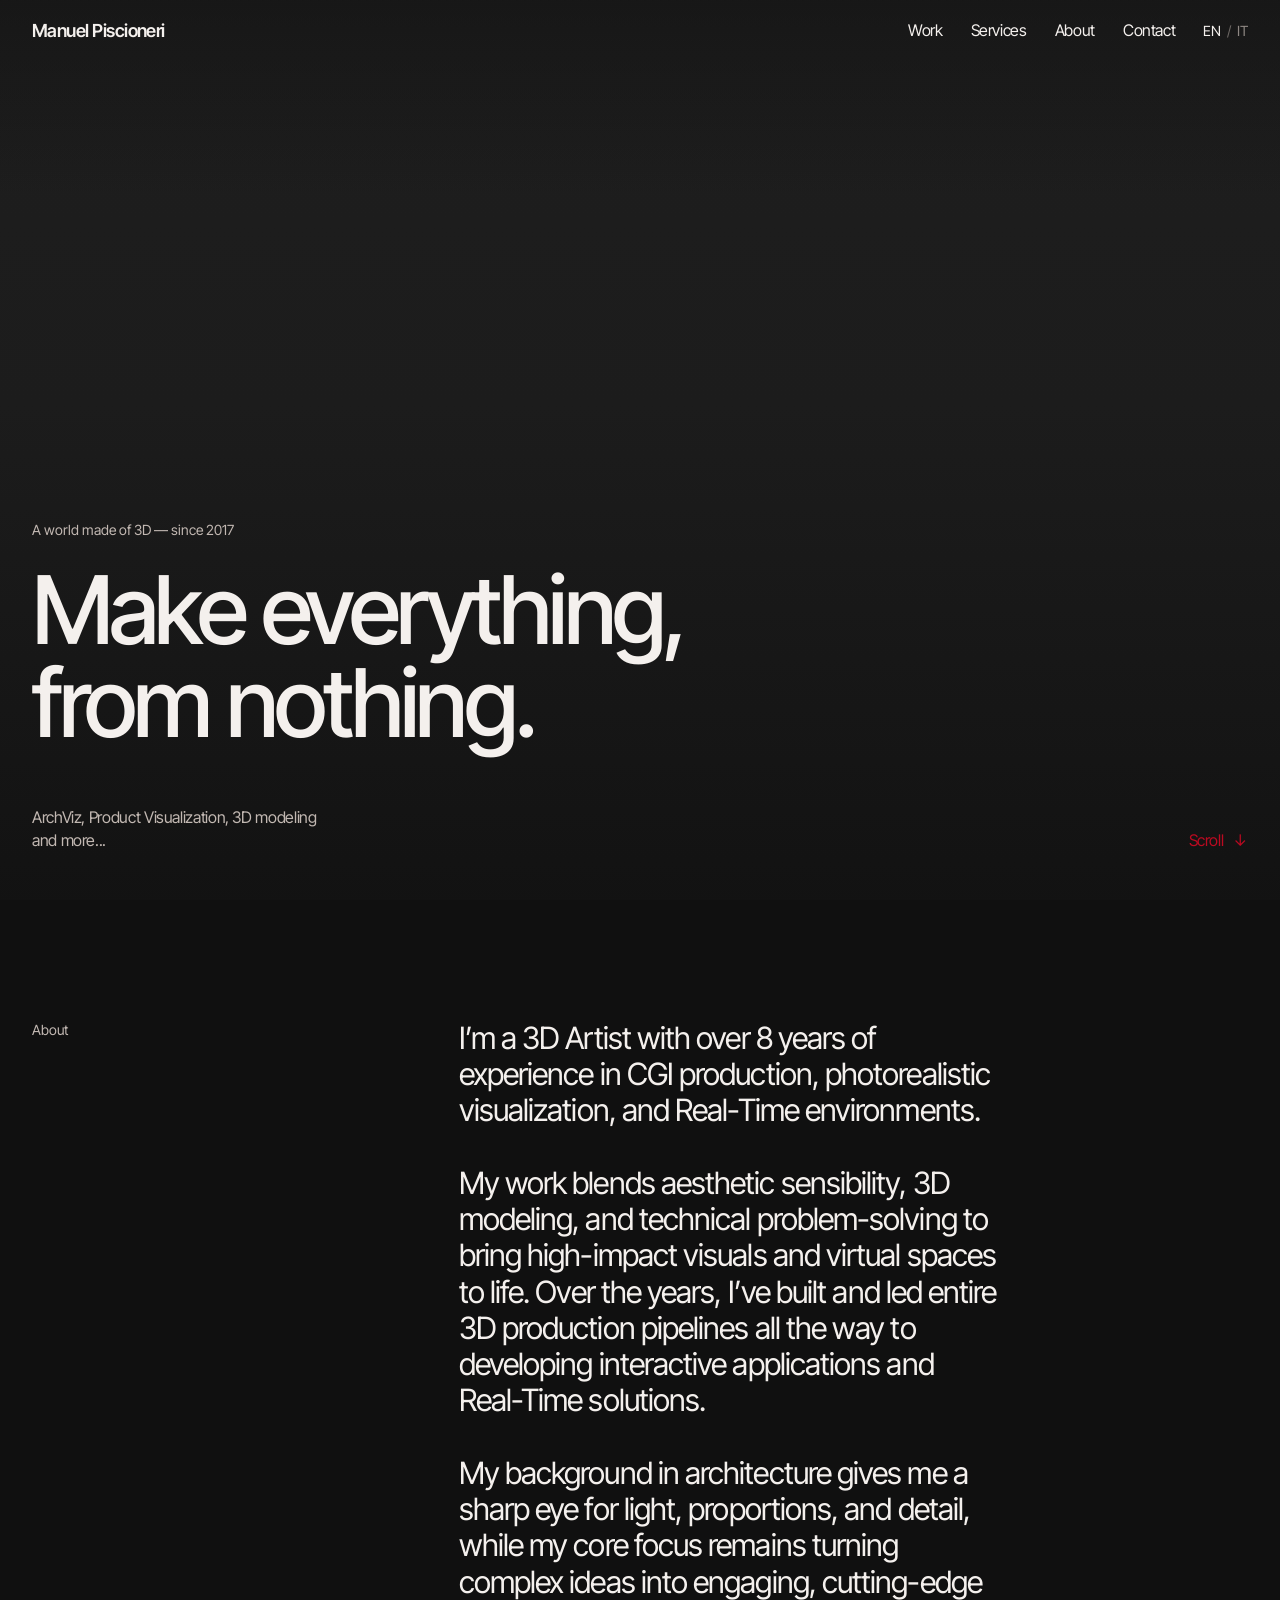
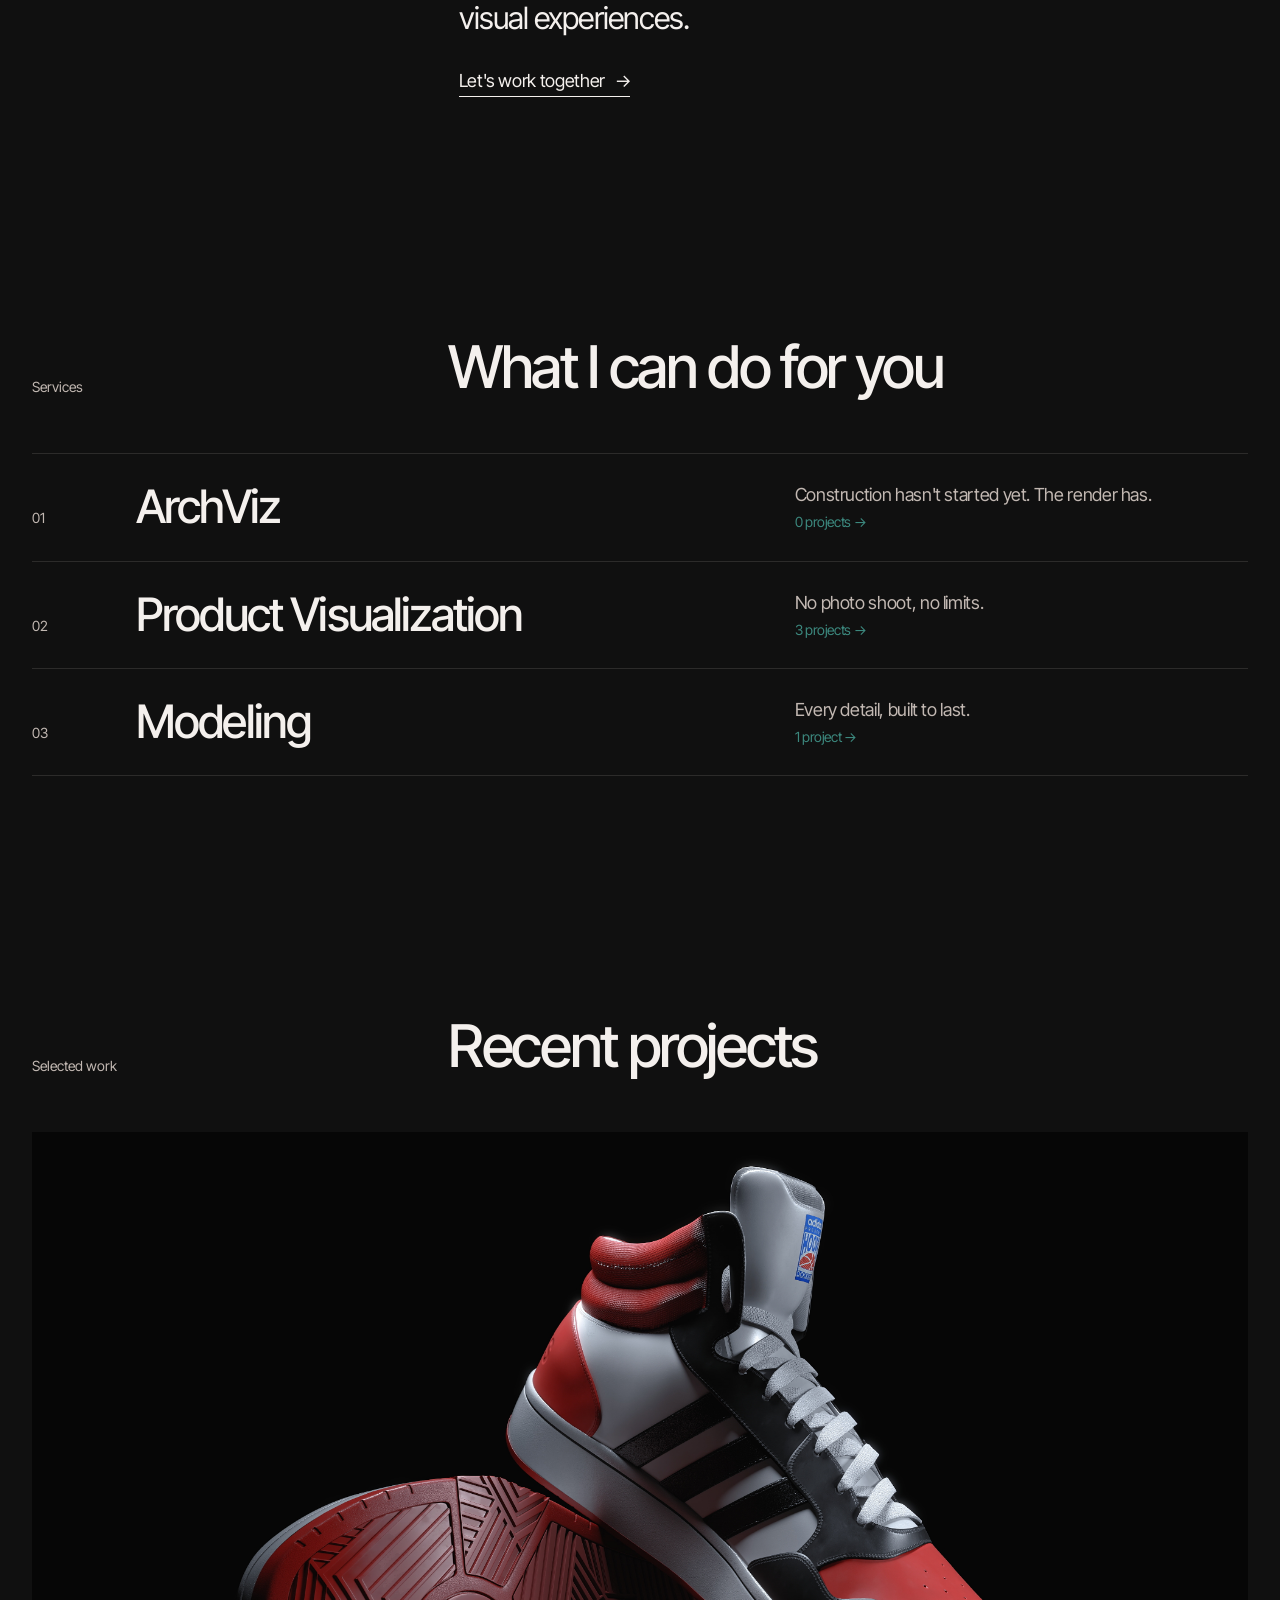
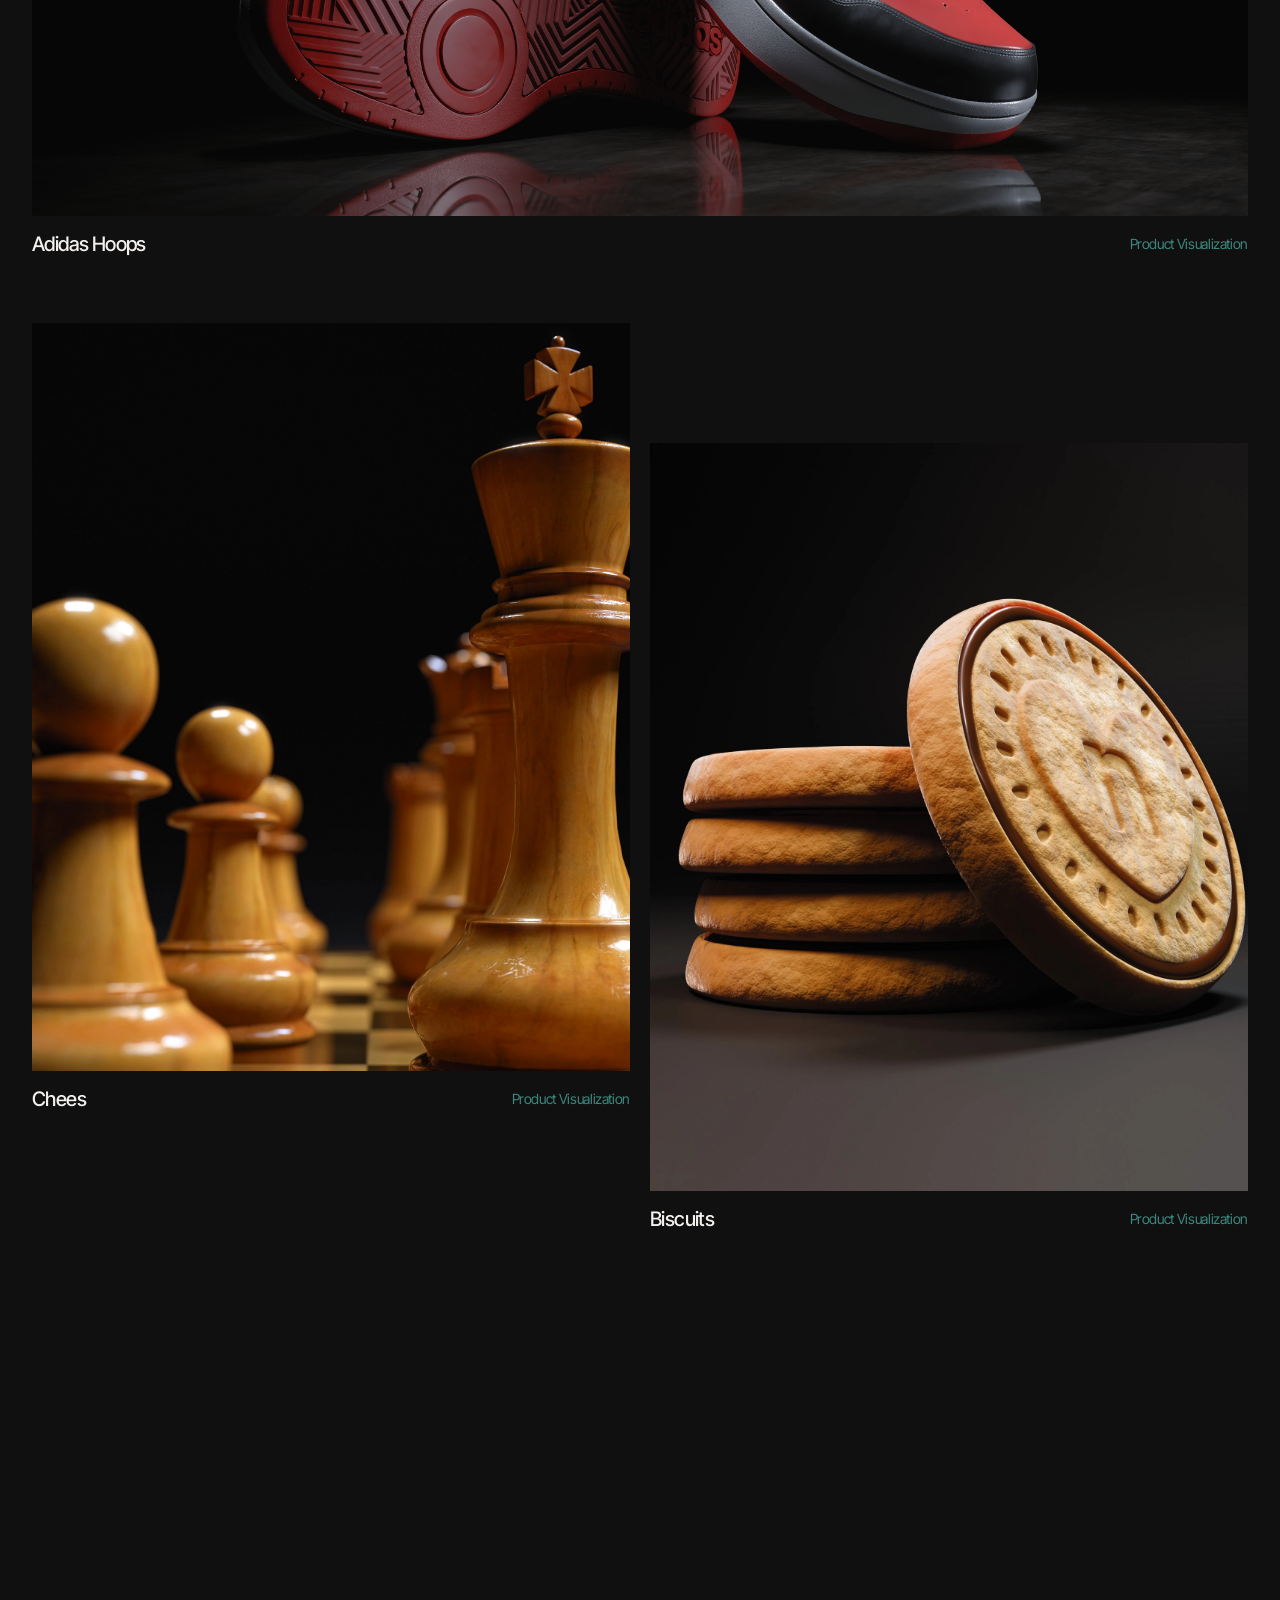
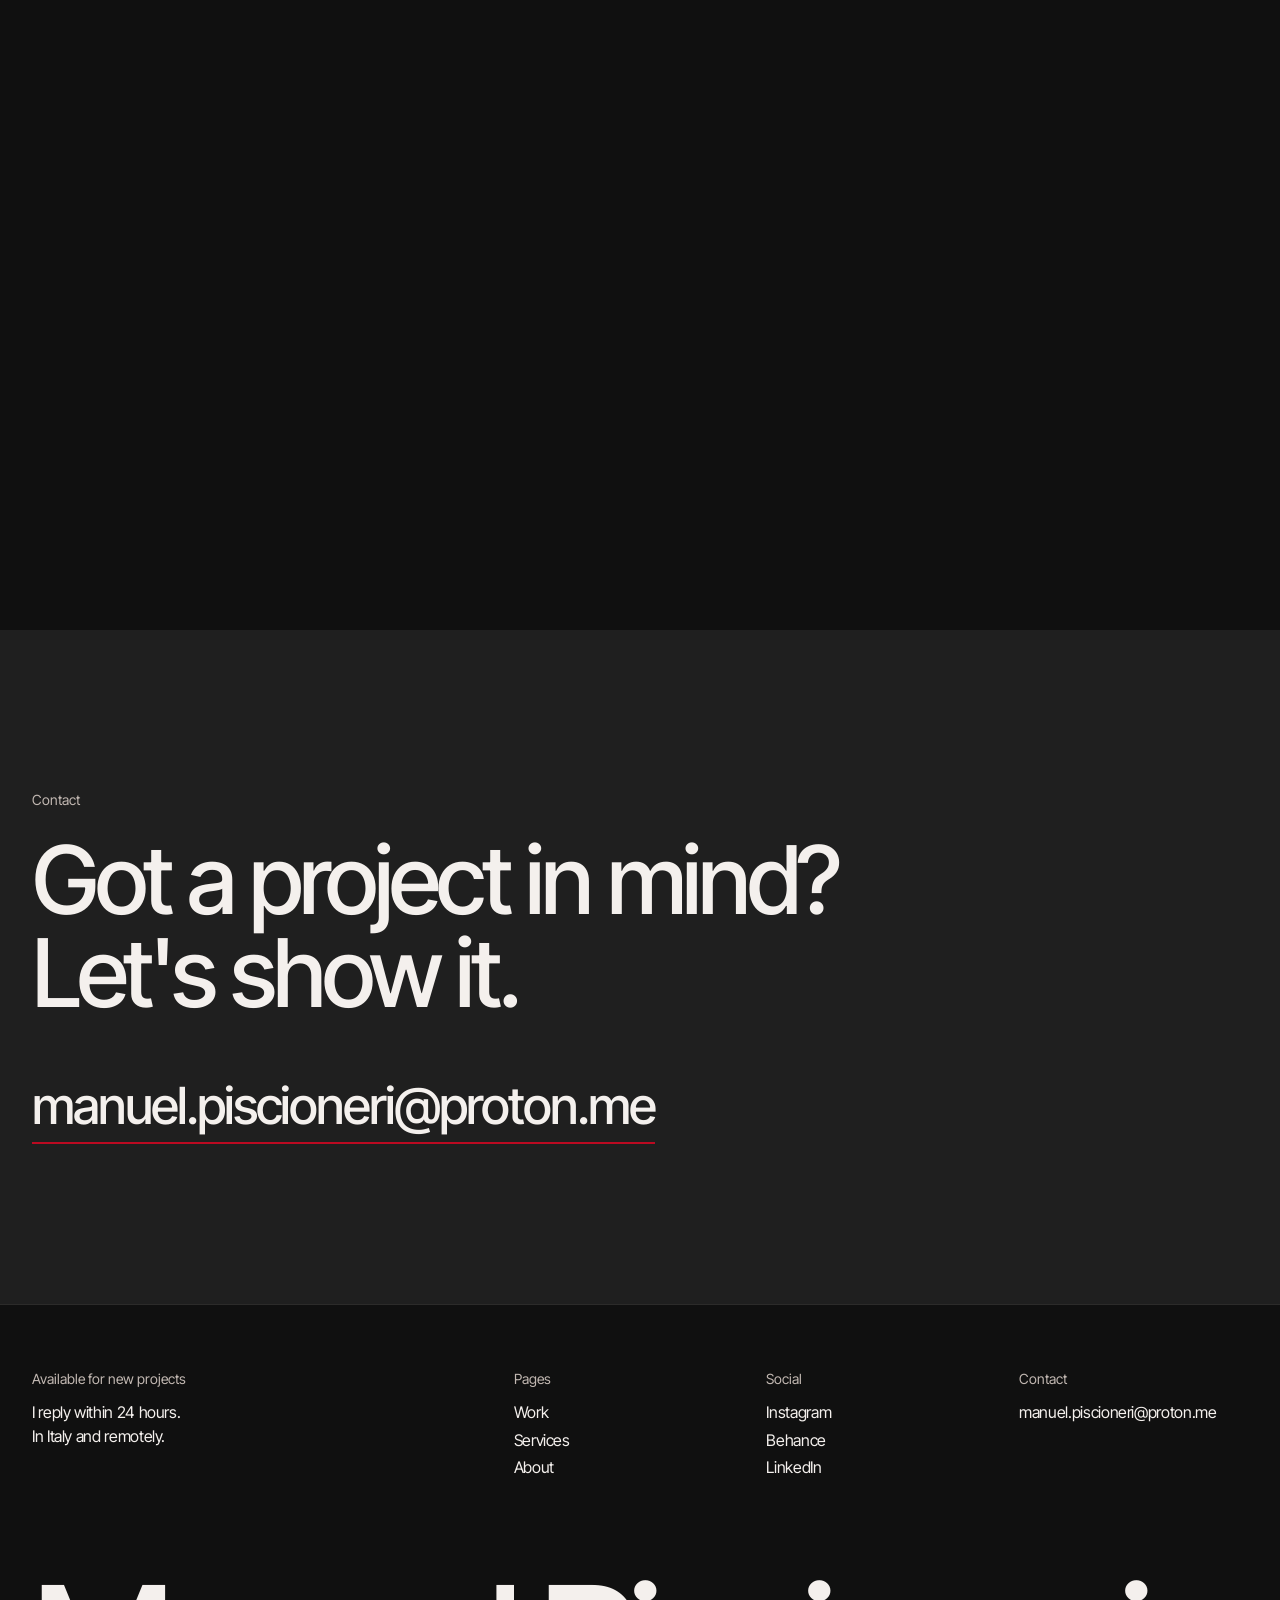
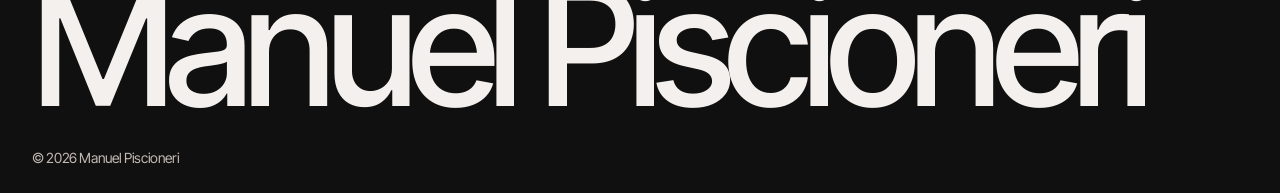
==== index.html @ 9c8335be "Prima versione del sito" ====
<!DOCTYPE html>
<html lang="en">
<head>
  <meta charset="UTF-8">
  <meta name="viewport" content="width=device-width, initial-scale=1.0">
  <title>Portfolio</title>
  <meta name="description" content="">
  <link rel="preconnect" href="https://fonts.googleapis.com">
  <link rel="preconnect" href="https://fonts.gstatic.com" crossorigin>
  <link href="https://fonts.googleapis.com/css2?family=Inter+Tight:wght@400;500;600&display=swap" rel="stylesheet">
  <link rel="stylesheet" href="css/style.css">
</head>
<body data-pagina="home">

  <!-- I testi di questa pagina si cambiano in sito.js (e progetti.js per i lavori).
       Intestazione, fascia contatti e piè di pagina vengono creati da js/main.js. -->

  <header class="header" id="header"></header>

  <main>

    <!-- ===== HERO: reel a tutto schermo con i titoli sopra ===== -->
    <section class="hero">
      <div class="hero-bg" id="showreel" aria-hidden="true"></div>
      <p class="label" data-reveal data-sito="home.etichetta"></p>
      <h1 class="display" data-reveal data-sito="home.titolo"></h1>
      <div class="hero-foot" data-reveal>
        <p data-sito="home.sottotitolo"></p>
        <a href="#chi-sono" class="scroll-hint"><span data-ui="scorri"></span> <span>↓</span></a>
      </div>
    </section>

    <!-- ===== CHI SONO ===== -->
    <section id="chi-sono" class="section">
      <div class="intro">
        <p class="label" data-reveal data-ui="chiSono"></p>
        <div data-reveal>
          <p class="lead" data-sito="home.chiSono"></p>
          <p class="more"><a href="#contatti" class="arrow-link"><span data-sito="home.chiSonoBottone"></span> <span>→</span></a></p>
        </div>
      </div>
    </section>

    <!-- ===== CATEGORIE (da progetti.js) ===== -->
    <section id="servizi" class="section">
      <div class="section-head">
        <p class="label" data-reveal data-ui="servizi"></p>
        <h2 class="title" data-reveal data-sito="home.serviziTitolo"></h2>
      </div>
      <ul class="rows" id="categorie"></ul>
    </section>

    <!-- ===== LAVORI IN EVIDENZA (da progetti.js) ===== -->
    <section id="lavori" class="section">
      <div class="section-head">
        <p class="label" data-reveal data-ui="lavoriSelezionati"></p>
        <h2 class="title" data-reveal data-sito="home.lavoriTitolo"></h2>
      </div>
      <div class="work-grid" id="lavori-in-evidenza"></div>
      <p class="more" style="margin-top:56px" data-reveal><a href="lavori.html" class="arrow-link"><span data-ui="tuttiLavori"></span> <span>→</span></a></p>
    </section>

    <!-- ===== CITAZIONE (sparisce se in sito.js è vuota) ===== -->
    <section class="section" data-se="home.citazione">
      <div class="intro">
        <p class="label" data-reveal data-ui="diconoDiMe"></p>
        <div data-reveal>
          <p class="title quote">“<span data-sito="home.citazione"></span>”</p>
          <p class="quote-by" data-sito="home.citazioneAutore"></p>
        </div>
      </div>
    </section>

  </main>

  <section class="cta" id="contatti"></section>
  <footer class="footer" id="footer"></footer>

  <script src="sito.js"></script>
  <script src="progetti.js"></script>
  <script src="js/main.js"></script>
</body>
</html>
---- css/style.css ----
/* =========================================================
   STILE DEL SITO
   Ispirazione: layout scuro, tipografia grande e stretta,
   immagini a tutta larghezza. I valori qui sotto sono le
   "manopole" principali: cambiali qui e cambia tutto il sito.
   ========================================================= */

:root {
  /* Palette: Onyx, Carbon Black, Silver, Dark Cyan, Brick Red */
  --bg: #101010;           /* sfondo (Onyx) */
  --bg-soft: #1F1F1F;      /* riquadri e fascia contatti (Carbon Black) */
  --bg-rgb: 16, 16, 16;    /* lo sfondo in RGB, per le trasparenze */
  --text: #F4F0ED;         /* testo principale (bianco caldo) */
  --muted: #C2B8B2;        /* testo secondario (Silver) */
  --line: rgba(194, 184, 178, 0.16);   /* linee di separazione */
  --accent: #BB0A21;       /* accento principale (Brick Red) */
  --accent-2: #3C887E;     /* accento secondario (Dark Cyan) */
  --font: "Inter Tight", "Helvetica Neue", Helvetica, Arial, sans-serif;
  --pad: 20px;             /* margine laterale della pagina */
  --ease: cubic-bezier(0.22, 1, 0.36, 1);
}
@media (min-width: 900px) {
  :root { --pad: 32px; }
}

* { box-sizing: border-box; margin: 0; padding: 0; }

html { scroll-behavior: smooth; -webkit-text-size-adjust: 100%; }

body {
  background: var(--bg);
  color: var(--text);
  font-family: var(--font);
  font-size: 18px;
  line-height: 1.45;
  letter-spacing: -0.02em;
  -webkit-font-smoothing: antialiased;
}

a { color: inherit; text-decoration: none; }
img { display: block; max-width: 100%; }
::selection { background: var(--accent); color: #fff; }

.muted { color: var(--muted); }

/* ----- Testi grandi ----- */
.display {
  font-size: clamp(2.6rem, 7.4vw, 7.5rem);
  font-weight: 500;
  line-height: 0.98;
  letter-spacing: -0.045em;
}
.title {
  font-size: clamp(2rem, 4.6vw, 4.2rem);
  font-weight: 500;
  line-height: 1.02;
  letter-spacing: -0.04em;
}
.lead {
  font-size: clamp(1.35rem, 2.4vw, 2.1rem);
  font-weight: 400;
  line-height: 1.18;
  letter-spacing: -0.03em;
}
.label {
  font-size: 14px;
  color: var(--muted);
  letter-spacing: 0;
}

/* ----- Intestazione ----- */
.header {
  position: fixed;
  inset: 0 0 auto 0;
  z-index: 50;
  display: flex;
  justify-content: space-between;
  align-items: center;
  padding: 18px var(--pad);

  color: var(--text);
}
.header { transition: background-color 0.4s var(--ease); }
.header.is-scrolled {
  background: rgba(var(--bg-rgb), 0.78);
  -webkit-backdrop-filter: blur(12px);
  backdrop-filter: blur(12px);
}
.header { gap: 28px; }
.header .logo { margin-right: auto; }

/* Selettore lingua EN / IT */
.lang {
  position: relative;
  z-index: 2;
  display: flex;
  align-items: center;
  gap: 6px;
  font-size: 14px;
}
.lang span { color: var(--muted); opacity: 0.5; }
.lang button {
  background: none;
  border: 0;
  padding: 2px 0;
  font: inherit;
  color: var(--muted);
  opacity: 0.7;
  cursor: pointer;
  transition: color 0.3s;
}
.lang button:hover,
.lang button[aria-pressed="true"] { color: var(--text); opacity: 1; }

.logo { font-weight: 600; font-size: 18px; letter-spacing: -0.03em; }
.nav { display: flex; gap: 28px; font-size: 16px; }
.nav a { position: relative; }
.nav a::after {
  content: "";
  position: absolute;
  left: 0; right: 0; bottom: -2px;
  height: 1px;
  background: currentColor;
  transform: scaleX(0);
  transform-origin: right;
  transition: transform 0.4s var(--ease);
}
.nav a:hover::after,
.nav a[aria-current="page"]::after { transform: scaleX(1); transform-origin: left; }
.nav a[aria-current="page"]::after { background: var(--accent); }

.menu-btn {
  display: none;
  background: none;
  border: 0;
  color: inherit;
  font: inherit;
  font-size: 16px;
  cursor: pointer;
}

/* ----- Hero ----- */
.hero {
  min-height: 100svh;
  display: flex;
  flex-direction: column;
  justify-content: flex-end;
  padding: 120px var(--pad) 48px;
}
.hero .label { margin-bottom: 24px; }
.hero .display { max-width: 15ch; }
.hero-foot {
  display: flex;
  justify-content: space-between;
  align-items: flex-end;
  gap: 24px;
  margin-top: 56px;
  font-size: 16px;
  color: var(--muted);
}
.scroll-hint { display: inline-flex; align-items: center; gap: 10px; }
.scroll-hint span { display: inline-block; animation: bob 2s var(--ease) infinite; }
@keyframes bob { 50% { transform: translateY(5px); } }

/* Reel di sfondo: riempie tutto l'hero, dietro intestazione e titoli */
.hero { position: relative; isolation: isolate; overflow: hidden; }
.hero-bg {
  position: absolute;
  inset: 0;
  z-index: -1;
  background: var(--bg-soft);
}
.hero-bg img,
.hero-bg video {
  width: 100%;
  height: 100%;
  object-fit: cover;
  display: block;
}
/* YouTube/Vimeo: ingrandito per coprire tutto lo schermo senza bande nere */
.hero-bg iframe {
  position: absolute;
  top: 50%;
  left: 50%;
  width: max(100%, 177.78vh);
  height: max(100%, 56.25vw);
  transform: translate(-50%, -50%);
  border: 0;
  pointer-events: none;
}
/* Sfumatura scura per rendere leggibili i testi (regola i valori a piacere) */
.hero-bg::after {
  content: "";
  position: absolute;
  inset: 0;
  background:
    linear-gradient(to bottom, rgba(var(--bg-rgb), 0.5) 0%, rgba(var(--bg-rgb), 0) 22%),
    linear-gradient(to top, rgba(var(--bg-rgb), 0.85) 0%, rgba(var(--bg-rgb), 0.2) 55%, rgba(var(--bg-rgb), 0.05) 100%);
}
.hero .label,
.hero-foot { color: var(--muted); }
.scroll-hint span { color: var(--accent); }

/* ----- Sezioni ----- */
.section { padding: 120px var(--pad); }
.section-head {
  display: grid;
  grid-template-columns: 1fr;
  gap: 16px;
  margin-bottom: 56px;
}
@media (min-width: 900px) {
  .section-head { grid-template-columns: 1fr 2fr; align-items: end; }
}

/* Introduzione a due colonne */
.intro {
  display: grid;
  gap: 32px;
}
@media (min-width: 900px) {
  .intro { grid-template-columns: 1fr 2fr; }
}
.intro .lead { max-width: 30ch; }
.intro .more { margin-top: 32px; }

/* ----- Link con freccia ----- */
.arrow-link {
  display: inline-flex;
  align-items: center;
  gap: 10px;
  font-size: 18px;
  border-bottom: 1px solid currentColor;
  padding-bottom: 2px;
  transition: gap 0.4s var(--ease), color 0.3s;
}
.arrow-link:hover { gap: 18px; color: var(--accent); }

/* ----- Servizi (righe) ----- */
.rows { list-style: none; border-top: 1px solid var(--line); }
.row {
  display: grid;
  grid-template-columns: 1fr;
  gap: 4px 24px;
  padding: 28px 0;
  border-bottom: 1px solid var(--line);
  transition: padding 0.5s var(--ease), color 0.3s;
}
a.row { color: inherit; }
.row .count { display: block; margin-top: 4px; font-size: 14px; color: var(--muted); }
.row .num { font-size: 14px; color: var(--muted); }
.row h3 {
  font-size: clamp(1.7rem, 3.6vw, 3.2rem);
  font-weight: 500;
  line-height: 1.05;
  letter-spacing: -0.04em;
}
.row p { color: var(--muted); font-size: 18px; align-self: center; }
@media (min-width: 900px) {
  .row { grid-template-columns: 80px 1.4fr 1fr; align-items: baseline; }
  .row:hover { padding-left: 16px; }
}
.row:hover p { color: var(--text); }
.row:hover .num { color: var(--accent); }
.row .count { color: var(--accent-2); }

/* ----- Lavori (card) ----- */
.work-grid {
  display: grid;
  grid-template-columns: 1fr;
  gap: 64px 20px;
}
@media (min-width: 900px) {
  .work-grid { grid-template-columns: 1fr 1fr; }
  .work-grid .card.wide { grid-column: 1 / -1; }
  .work-grid .card.offset { margin-top: 120px; }
}
.card { display: block; }
.card-media {
  overflow: hidden;
  background: var(--bg-soft);
  aspect-ratio: 4 / 5;
}
.card.wide .card-media { aspect-ratio: 16 / 9; }
.card-media img {
  width: 100%;
  height: 100%;
  object-fit: cover;
  transform: scale(1.001);
  transition: transform 1.1s var(--ease);
}
.card-media video,
.card-media iframe {
  width: 100%;
  height: 100%;
  object-fit: cover;
  border: 0;
  display: block;
  pointer-events: none;
}
.card:hover .card-media img { transform: scale(1.04); }
.card-info {
  display: flex;
  justify-content: space-between;
  gap: 16px;
  padding-top: 14px;
}
.card-info h3 { font-size: 20px; font-weight: 500; letter-spacing: -0.03em; }
.card-info p { color: var(--muted); font-size: 18px; }
.card-info .tag { color: var(--accent-2); font-size: 14px; white-space: nowrap; padding-top: 4px; }

/* Vista a elenco (pagina Lavori) */
.toolbar {
  display: flex;
  flex-wrap: wrap;
  justify-content: space-between;
  align-items: center;
  gap: 16px;
  margin-bottom: 48px;
}
.pills { display: flex; flex-wrap: wrap; align-items: center; gap: 8px; }
.pills .label { margin-right: 8px; }
.pills button {
  background: none;
  border: 1px solid var(--line);
  color: var(--muted);
  font: inherit;
  font-size: 14px;
  padding: 6px 14px;
  border-radius: 999px;
  cursor: pointer;
  transition: color 0.3s, border-color 0.3s;
}
.pills button:hover { color: var(--text); border-color: var(--accent-2); }
.pills button[aria-pressed="true"] { color: #fff; background: var(--accent-2); border-color: var(--accent-2); }

@media (min-width: 900px) {
  .work-grid.alterna .card:nth-child(even) { margin-top: 120px; }
}
.work-grid.is-list { grid-template-columns: 1fr; gap: 0; border-top: 1px solid var(--line); }
.work-grid.is-list .card,
.work-grid.is-list .card:nth-child(even) { margin-top: 0; border-bottom: 1px solid var(--line); }
.work-grid.is-list .card-media { display: none; }
.work-grid.is-list .card-info { padding: 22px 0; align-items: baseline; }
.work-grid.is-list .card-info h3 { font-size: clamp(1.4rem, 2.6vw, 2.2rem); }
.work-grid.is-list .card:hover .card-info h3 { color: var(--muted); }

/* ----- Citazione ----- */
.quote { max-width: 22ch; }
.quote-by { margin-top: 28px; font-size: 16px; color: var(--muted); }

/* ----- Fascia contatti ----- */
.cta {
  padding: 160px var(--pad);
  background: var(--bg-soft);
}
.cta .display { max-width: 16ch; }
.cta-mail {
  display: inline-block;
  margin-top: 48px;
  font-size: clamp(1.6rem, 4vw, 3.4rem);
  font-weight: 500;
  letter-spacing: -0.04em;
  border-bottom: 2px solid var(--accent);
  transition: color 0.3s;
}
.cta-mail:hover { color: var(--accent); }

/* ----- Piè di pagina ----- */
.footer {
  padding: 64px var(--pad) 24px;
  border-top: 1px solid var(--line);
  font-size: 16px;
}
.footer-grid {
  display: grid;
  grid-template-columns: repeat(2, 1fr);
  gap: 40px 24px;
}
@media (min-width: 900px) {
  .footer-grid { grid-template-columns: 2fr 1fr 1fr 1fr; }
}
.footer-grid .label { margin-bottom: 12px; }
.footer-grid ul { list-style: none; }
.footer-grid li + li { margin-top: 4px; }
.footer-grid a:hover { color: var(--accent-2); }
.footer-big {
  margin-top: 96px;
  font-size: clamp(2.5rem, 13vw, 14rem);
  overflow: hidden;
  font-weight: 500;
  line-height: 0.85;
  letter-spacing: -0.06em;
  white-space: nowrap;
}
.footer-bottom {
  display: flex;
  justify-content: space-between;
  flex-wrap: wrap;
  gap: 12px;
  margin-top: 32px;
  color: var(--muted);
  font-size: 14px;
}

/* ----- Pagina progetto ----- */
.project-hero { padding: 160px var(--pad) 56px; }
.back { display: inline-block; margin-bottom: 40px; font-size: 16px; color: var(--muted); }
.back:hover { color: var(--text); }
.meta {
  display: grid;
  grid-template-columns: repeat(2, 1fr);
  gap: 24px;
  margin-top: 64px;
  padding-top: 24px;
  border-top: 1px solid var(--line);
  list-style: none;
}
@media (min-width: 900px) { .meta { grid-template-columns: repeat(4, 1fr); } }
.meta .label { display: block; margin-bottom: 4px; }

.story { display: grid; gap: 24px; }
@media (min-width: 900px) { .story { grid-template-columns: 1fr 2fr; } }
.story-body p + p { margin-top: 1em; }
.story-body { max-width: 62ch; font-size: 20px; line-height: 1.5; }

.images { padding: 0 var(--pad); display: grid; gap: 20px; }
@media (min-width: 900px) { .images.two { grid-template-columns: 1fr 1fr; } }
.images figure { overflow: hidden; background: var(--bg-soft); }
.images figure.is-img { cursor: zoom-in; }
.images img,
.images video { width: 100%; height: auto; display: block; }
.images.two figure { aspect-ratio: 4 / 5; }
.images.two img,
.images.two video { height: 100%; object-fit: cover; }
.images figure.is-embed { aspect-ratio: 16 / 9; }
.images iframe { width: 100%; height: 100%; border: 0; display: block; }
.spacer { height: 20px; }

/* Progetto successivo */
.next-project {
  display: block;
  margin: 120px var(--pad) 0;
  padding: 40px 0 0;
  border-top: 1px solid var(--line);
  transition: color 0.3s;
}
.next-project .display { display: block; margin-top: 16px; }
.next-project:hover { color: var(--accent); }
.images + .images { margin-top: 20px; }

/* ----- Immagine ingrandita ----- */
.lightbox {
  position: fixed;
  inset: 0;
  z-index: 100;
  display: flex;
  align-items: center;
  justify-content: center;
  background: rgba(var(--bg-rgb), 0.96);
  cursor: zoom-out;
}
.lightbox[hidden] { display: none; }
.lightbox img { max-width: 94vw; max-height: 90vh; object-fit: contain; }
.lightbox-close {
  position: absolute;
  top: 14px;
  right: var(--pad);
  background: none;
  border: 0;
  color: var(--text);
  font: inherit;
  font-size: 16px;
  cursor: pointer;
}

/* ----- Animazione di comparsa (gestita da js/main.js) ----- */
.js [data-reveal] {
  opacity: 0;
  transform: translateY(40px);
  transition: opacity 1s var(--ease), transform 1.2s var(--ease);
}
.js [data-reveal].is-in { opacity: 1; transform: none; }
@media (prefers-reduced-motion: reduce) {
  html { scroll-behavior: auto; }
  .js [data-reveal] { opacity: 1; transform: none; transition: none; }
  .scroll-hint span { animation: none; }
}

/* ----- Schermi piccoli (telefono) ----- */
@media (max-width: 700px) {
  body { font-size: 17px; }
  .menu-btn { display: block; }
  .nav {
    position: fixed;
    inset: 0;
    flex-direction: column;
    justify-content: center;
    gap: 8px;
    padding: 0 var(--pad);
    background: var(--bg);
    font-size: 2.6rem;
    font-weight: 500;
    letter-spacing: -0.04em;
    opacity: 0;
    pointer-events: none;
    transition: opacity 0.4s var(--ease);
  }
  .nav a::after { display: none; }
  .menu-open .nav { opacity: 1; pointer-events: auto; }
  .nav { overscroll-behavior: contain; }
  .header .logo { position: relative; z-index: 2; }
  /* Menu aperto: la pagina sotto non scorre e l'intestazione perde lo
     sfondo sfocato (che altrimenti "rimpicciolisce" il menu a tutto schermo) */
  html.menu-open,
  html.menu-open body { overflow: hidden; }
  .menu-open .header,
  .menu-open .header.is-scrolled {
    background: transparent;
    -webkit-backdrop-filter: none;
    backdrop-filter: none;
  }
  .menu-btn { position: relative; z-index: 2; }
  .section { padding: 88px var(--pad); }
  .cta { padding: 112px var(--pad); }
  .hero-foot { flex-direction: column; align-items: flex-start; }
}
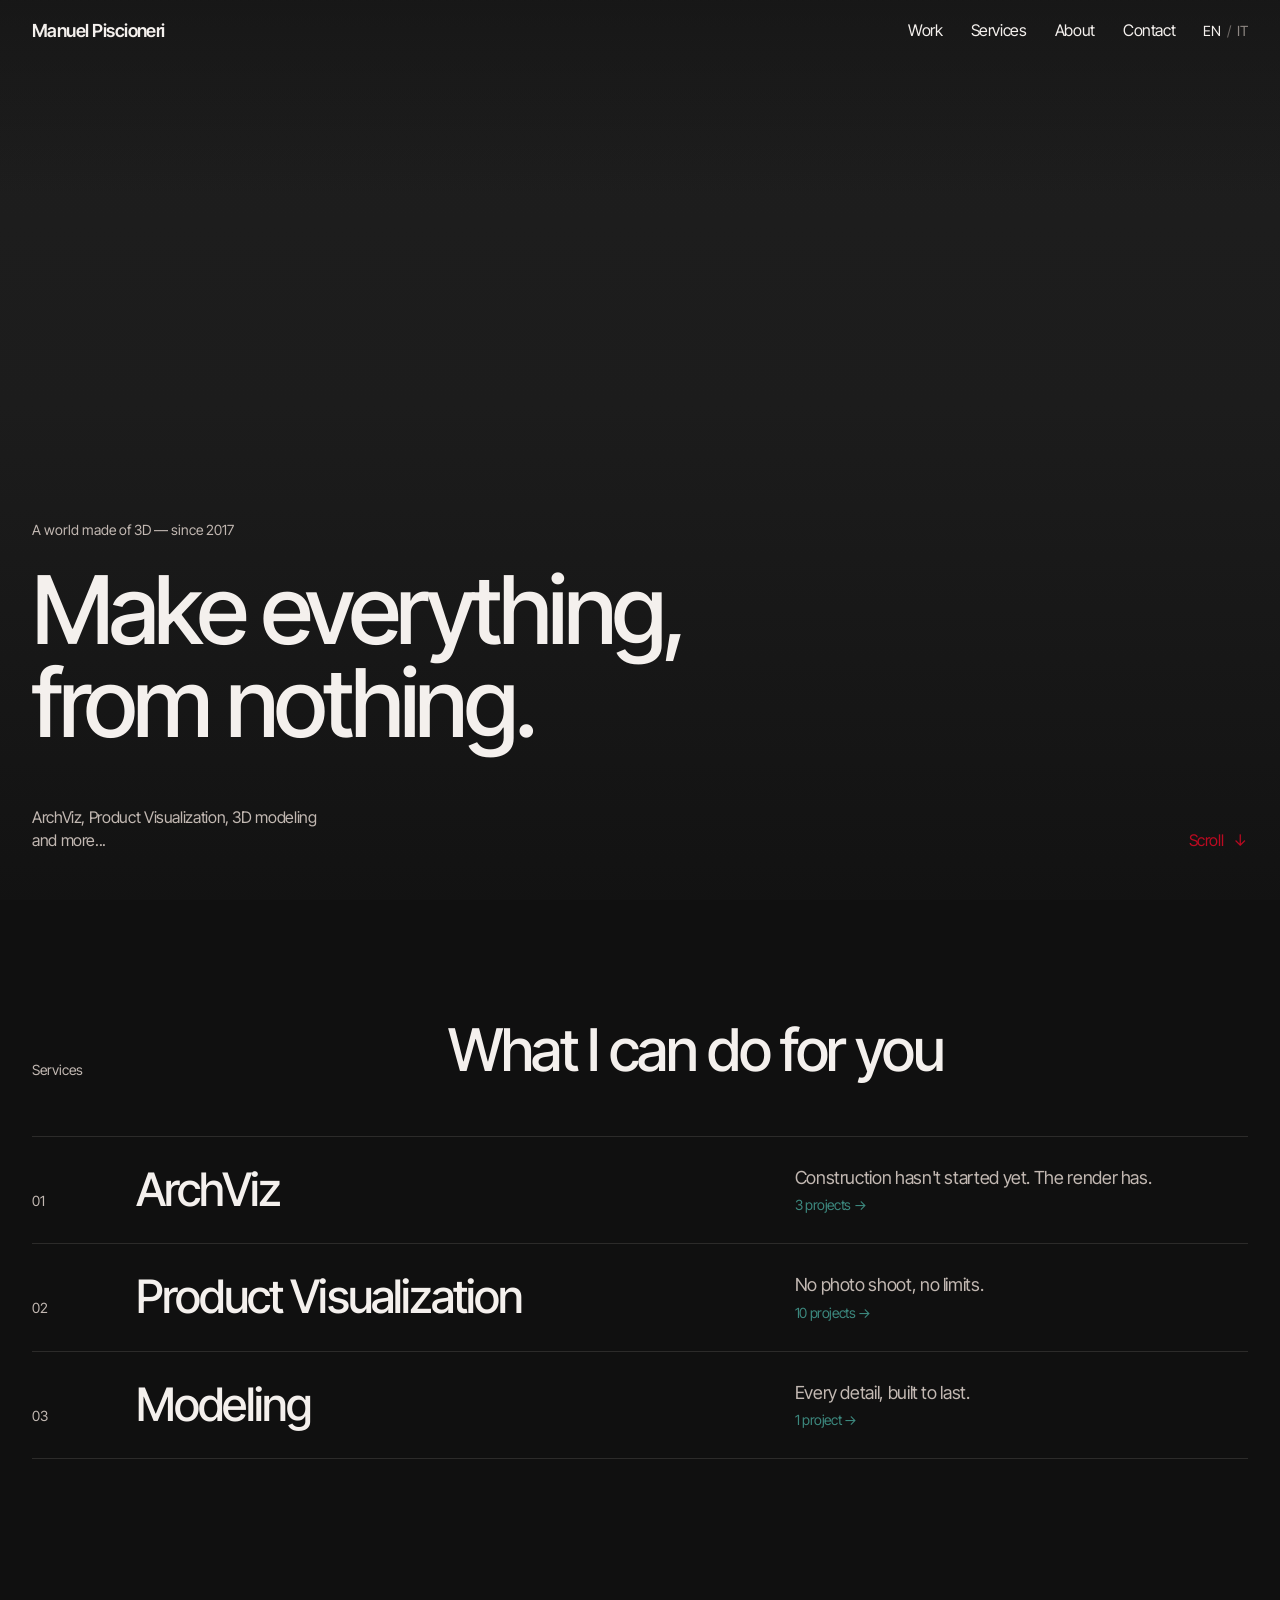
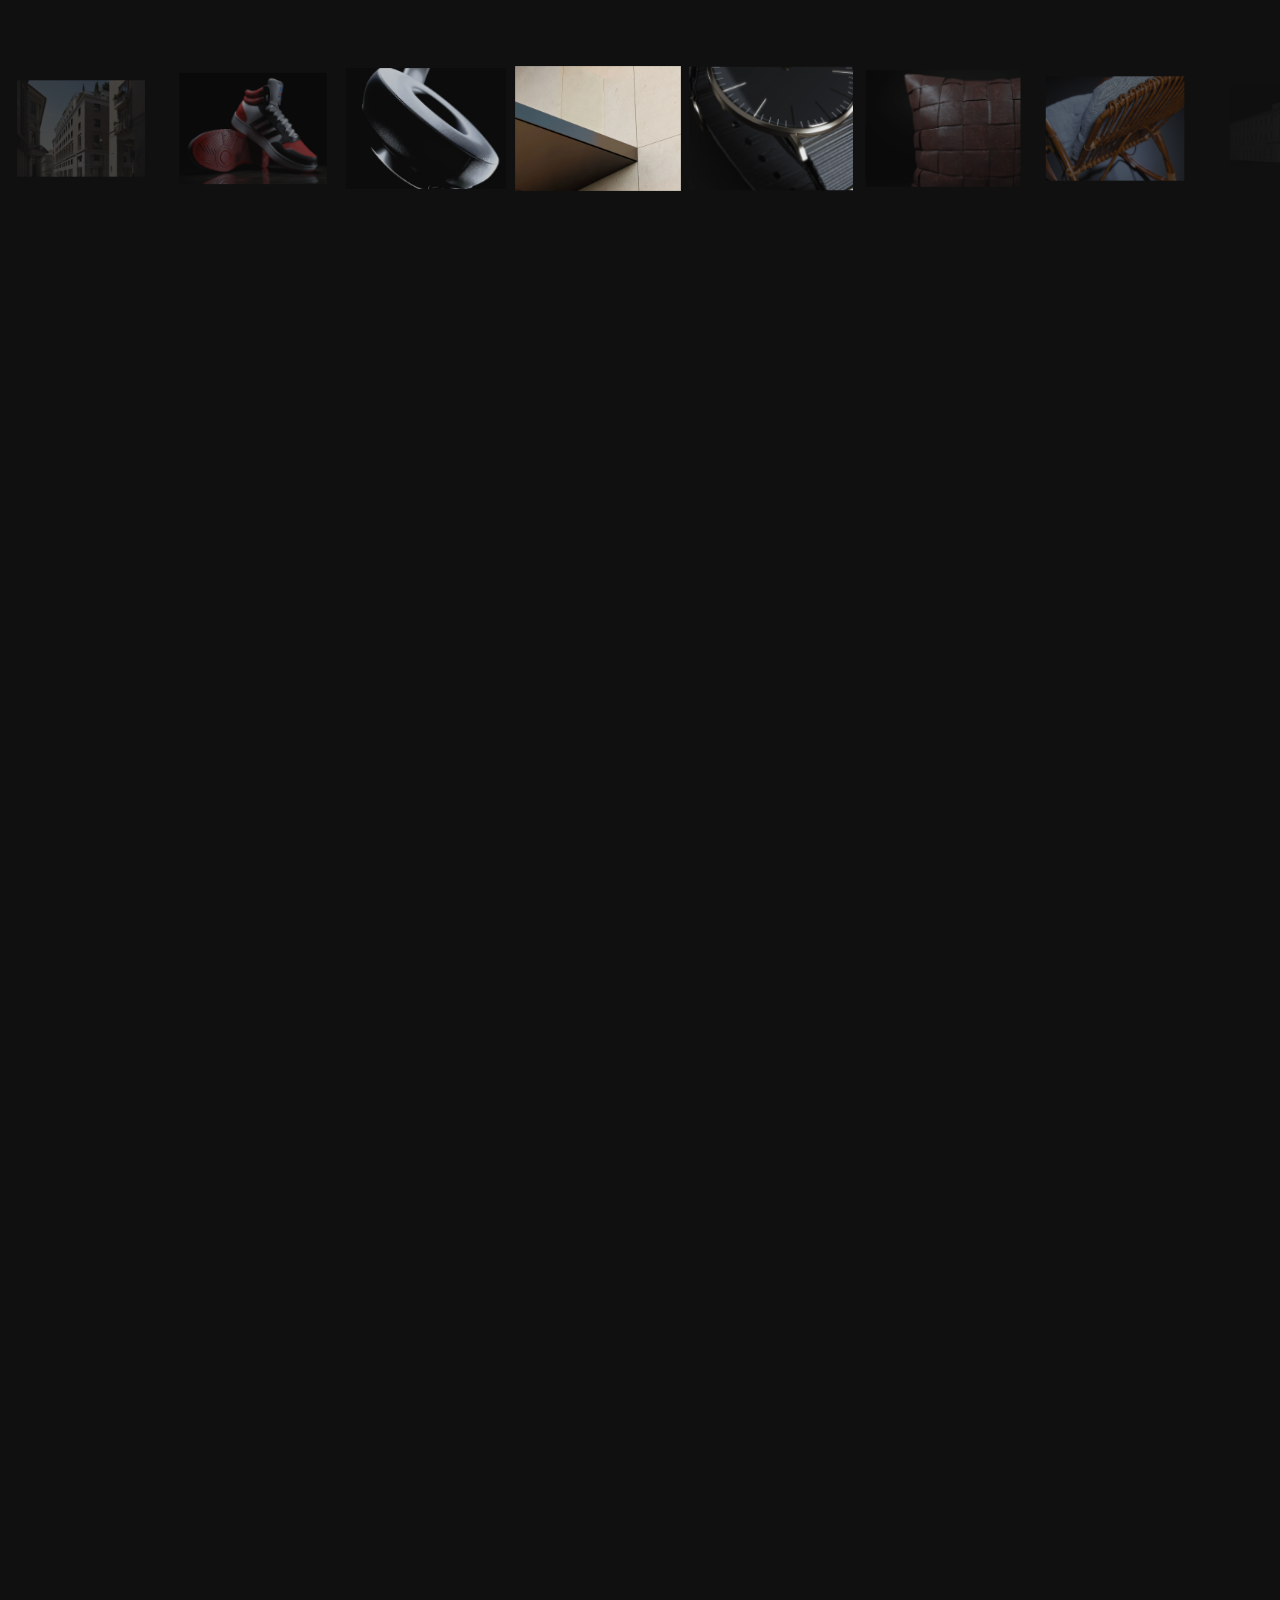
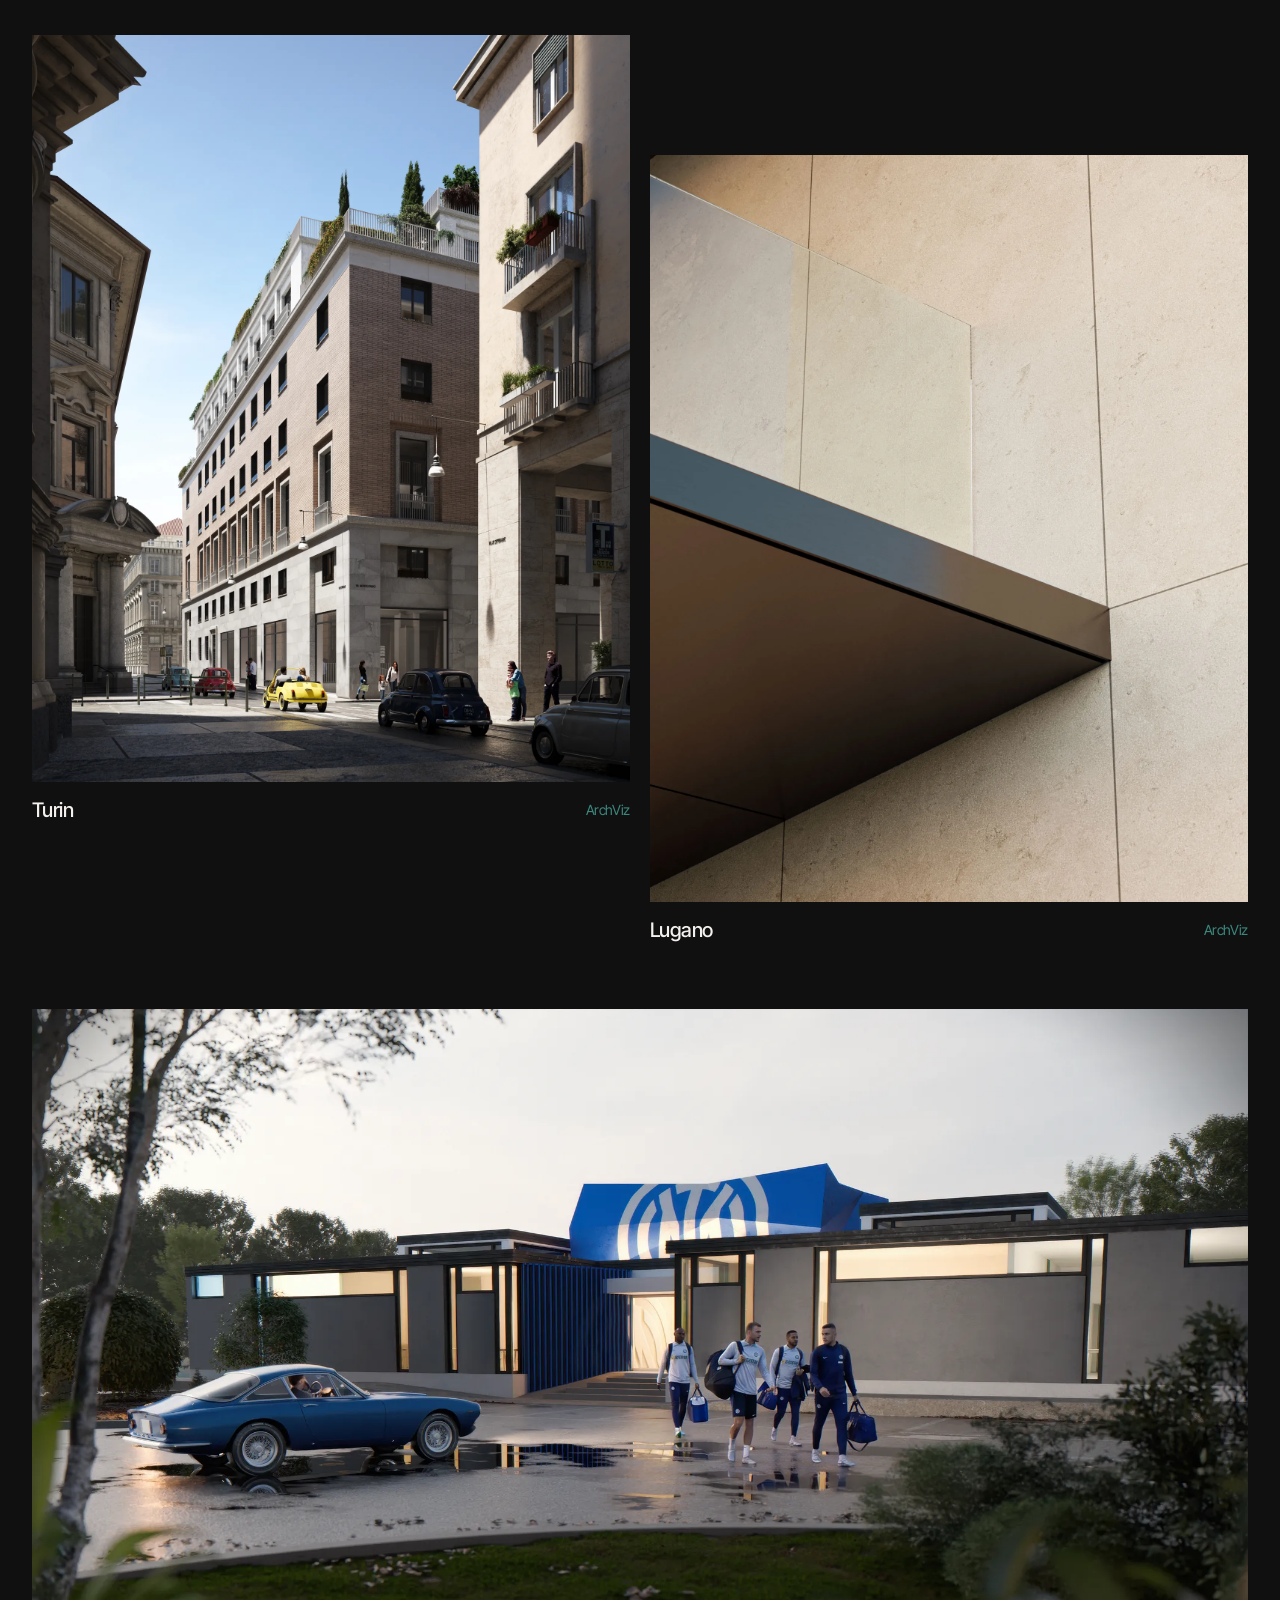
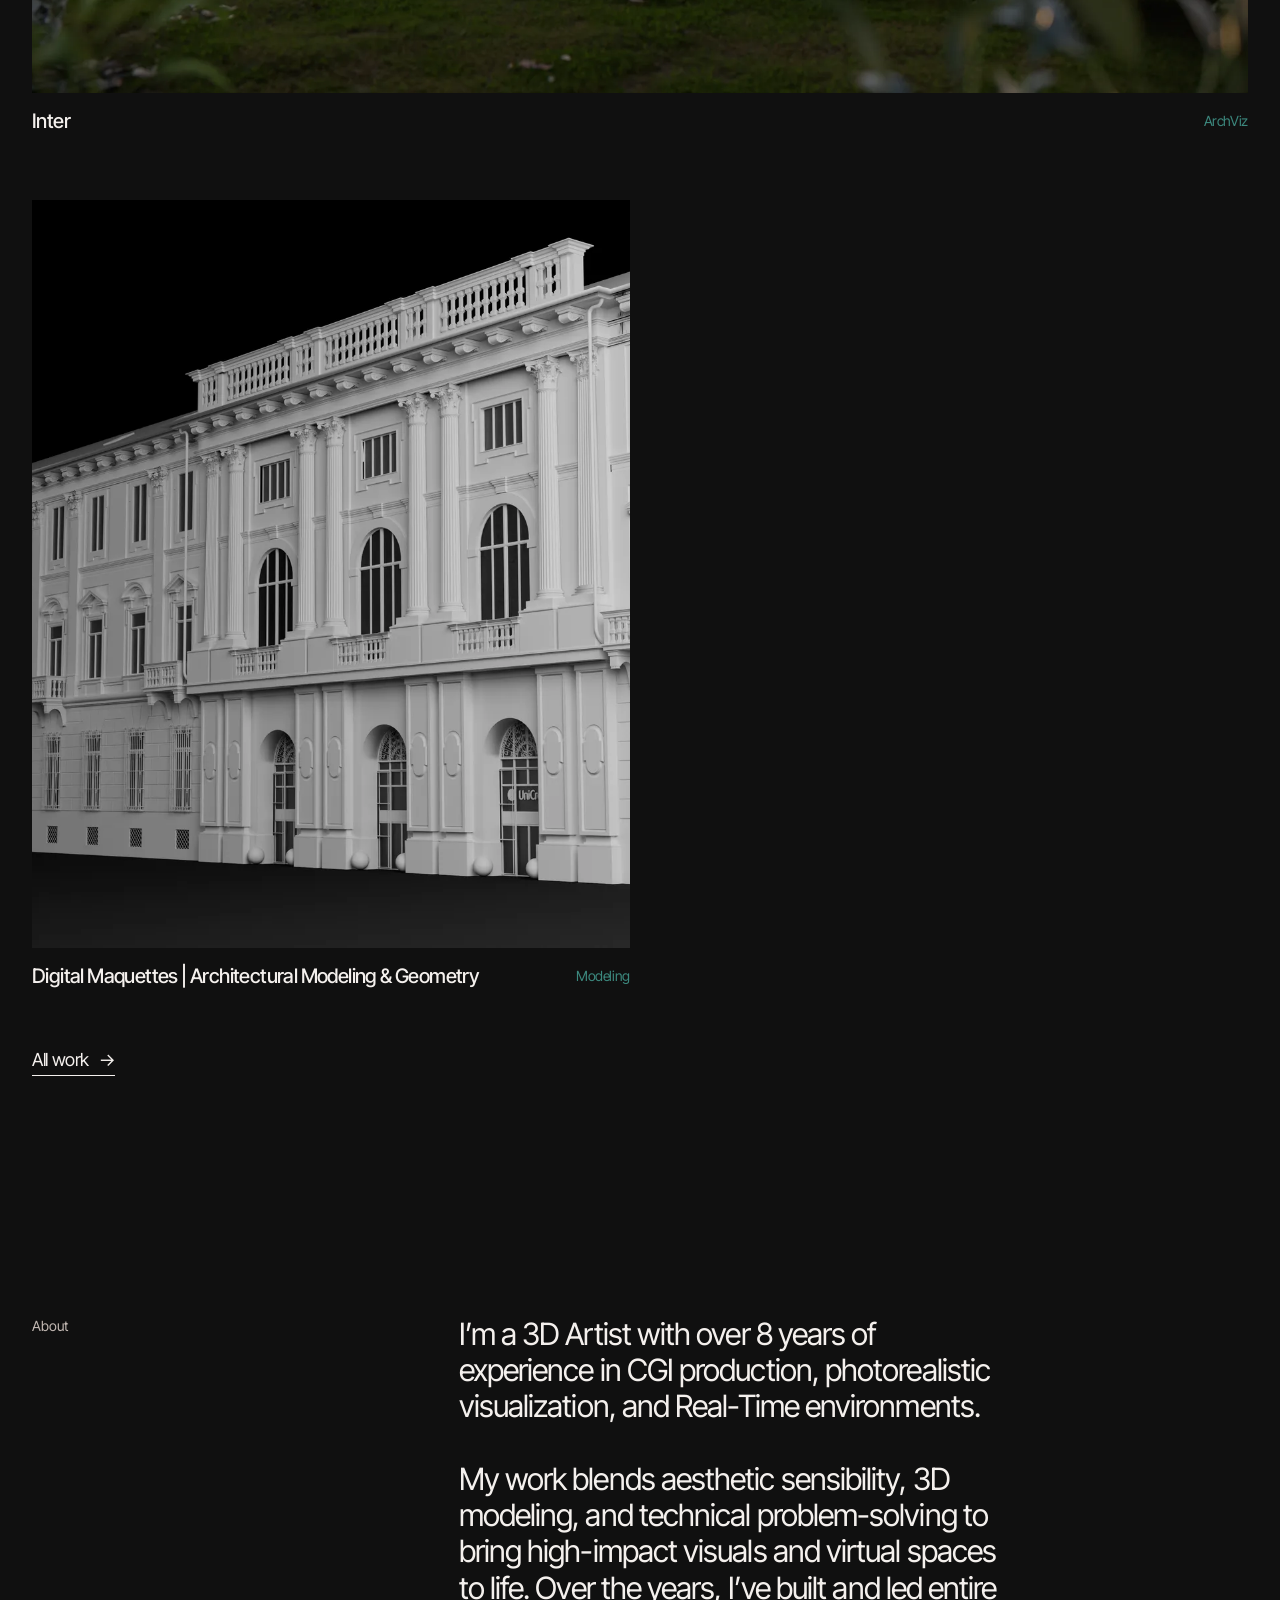
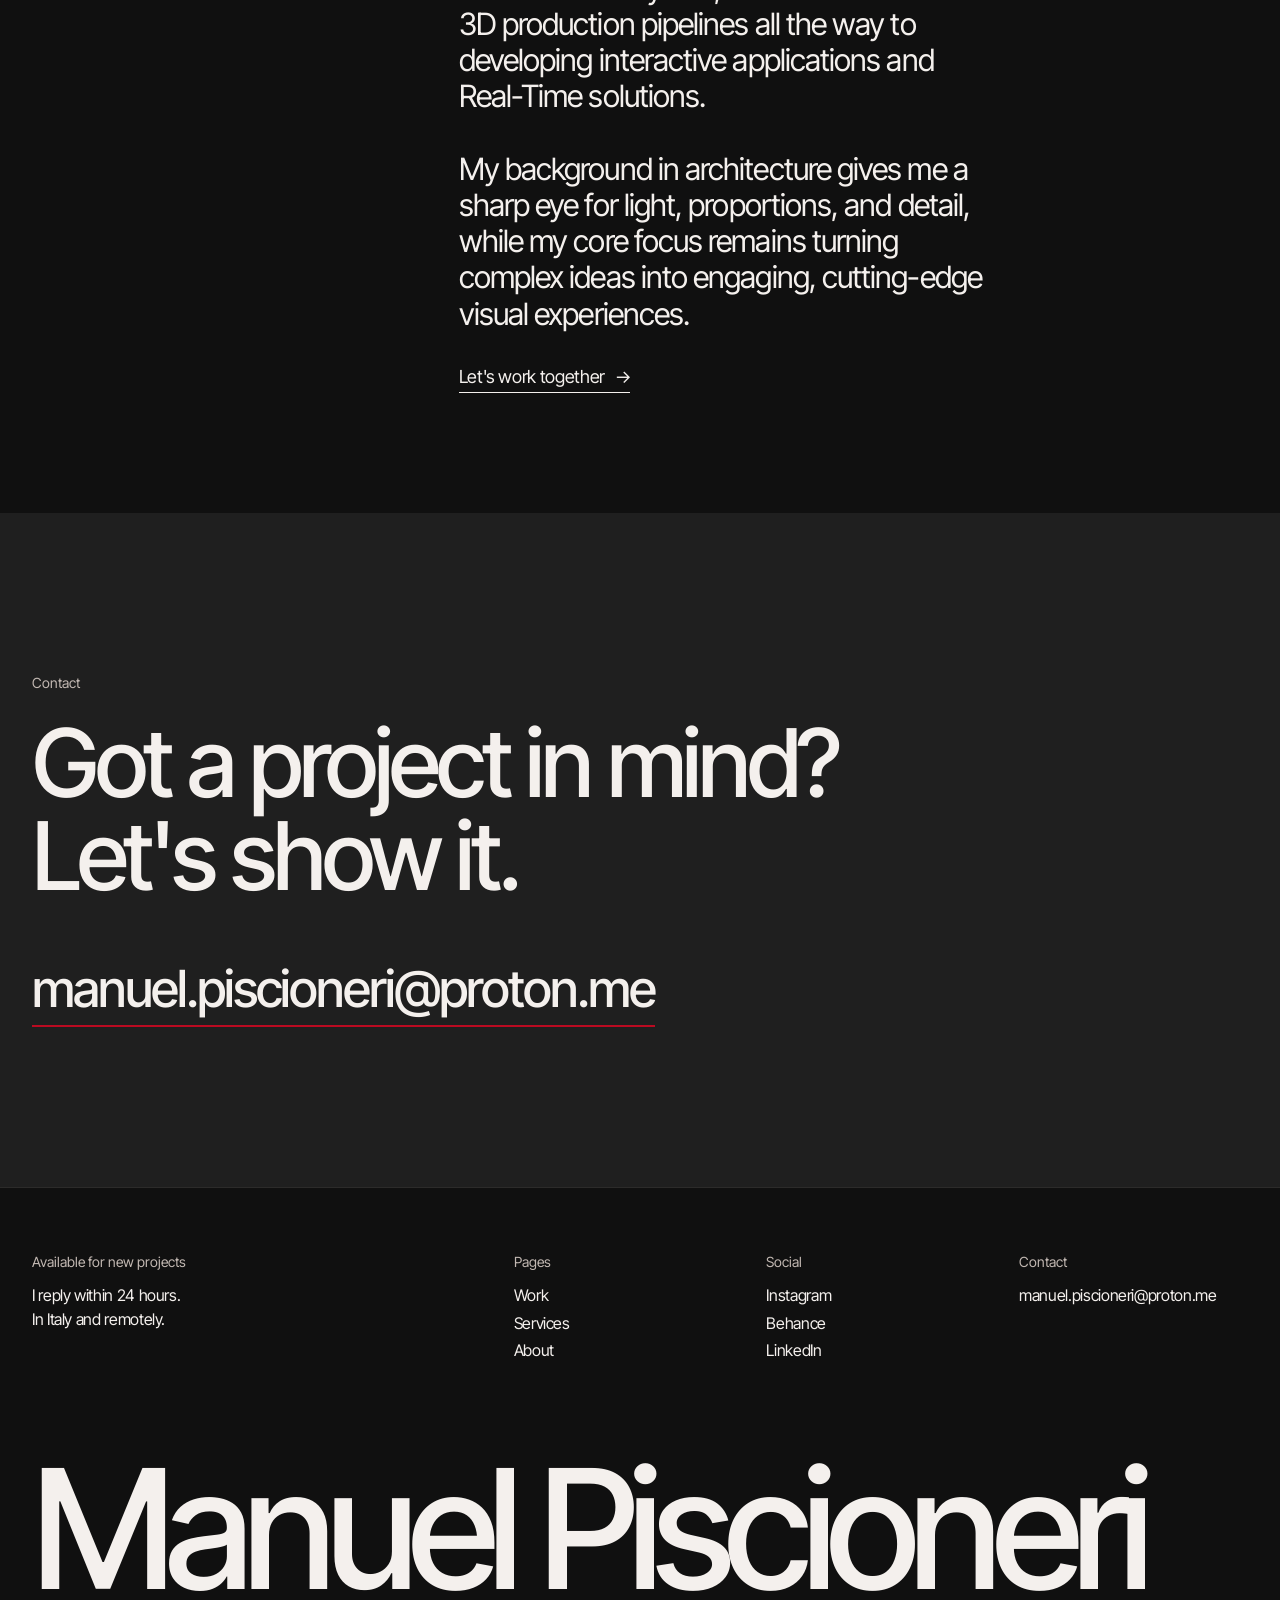
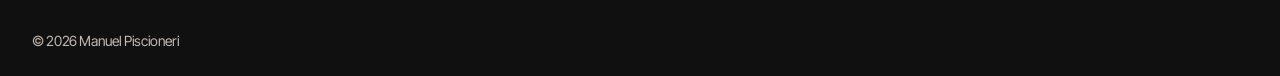
==== commit 705a90aa: "progetti aggiunti. Aggiunto carousel" ====
--- a/index.html
+++ b/index.html
@@ -30,17 +30,6 @@
       </div>
     </section>
 
-    <!-- ===== CHI SONO ===== -->
-    <section id="chi-sono" class="section">
-      <div class="intro">
-        <p class="label" data-reveal data-ui="chiSono"></p>
-        <div data-reveal>
-          <p class="lead" data-sito="home.chiSono"></p>
-          <p class="more"><a href="#contatti" class="arrow-link"><span data-sito="home.chiSonoBottone"></span> <span>→</span></a></p>
-        </div>
-      </div>
-    </section>
-
     <!-- ===== CATEGORIE (da progetti.js) ===== -->
     <section id="servizi" class="section">
       <div class="section-head">
@@ -48,6 +37,11 @@
         <h2 class="title" data-reveal data-sito="home.serviziTitolo"></h2>
       </div>
       <ul class="rows" id="categorie"></ul>
+    </section>
+
+    <!-- ===== CAROSELLO: copertine di tutti i progetti, in ordine casuale (da progetti.js) ===== -->
+    <section class="carousel" id="carosello" aria-label="Progetti">
+      <div class="carousel-track" id="carosello-traccia"></div>
     </section>
 
     <!-- ===== LAVORI IN EVIDENZA (da progetti.js) ===== -->
@@ -58,6 +52,17 @@
       </div>
       <div class="work-grid" id="lavori-in-evidenza"></div>
       <p class="more" style="margin-top:56px" data-reveal><a href="lavori.html" class="arrow-link"><span data-ui="tuttiLavori"></span> <span>→</span></a></p>
+    </section>
+
+    <!-- ===== CHI SONO ===== -->
+    <section id="chi-sono" class="section">
+      <div class="intro">
+        <p class="label" data-reveal data-ui="chiSono"></p>
+        <div data-reveal>
+          <p class="lead" data-sito="home.chiSono"></p>
+          <p class="more"><a href="#contatti" class="arrow-link"><span data-sito="home.chiSonoBottone"></span> <span>→</span></a></p>
+        </div>
+      </div>
     </section>
 
     <!-- ===== CITAZIONE (sparisce se in sito.js è vuota) ===== -->
--- a/css/style.css
+++ b/css/style.css
@@ -263,6 +263,46 @@
 .row:hover p { color: var(--text); }
 .row:hover .num { color: var(--accent); }
 .row .count { color: var(--accent-2); }
+
+/* ----- Carosello progetti (sotto i servizi) -----
+   Opacità e dimensione di ogni immagine sono calcolate in js/main.js
+   in base alla distanza dal centro dello schermo. */
+.carousel {
+  --cw: clamp(130px, 13vw, 210px);          /* larghezza di una card */
+  position: relative;
+  overflow: hidden;
+  /* spazio sopra e sotto per la card ingrandita al 200% */
+  padding: calc(var(--cw) * 0.375 + 24px) 0;
+}
+.carousel-track {
+  display: flex;
+  gap: 6px;
+  width: max-content;
+  will-change: transform;
+}
+.carousel-item {
+  position: relative;
+  flex: 0 0 auto;
+  width: var(--cw);
+  aspect-ratio: 4 / 3;
+  overflow: hidden;
+  display: block;
+  transform-origin: center center;
+  will-change: transform, opacity;
+}
+.carousel-item img,
+.carousel-item video,
+.carousel-item iframe {
+  width: 100%;
+  height: 100%;
+  object-fit: cover;
+  display: block;
+  border: 0;
+  pointer-events: none;
+}
+@media (max-width: 700px) {
+  .carousel { --cw: 38vw; padding: 24px 0 48px; }
+}
 
 /* ----- Lavori (card) ----- */
 .work-grid {
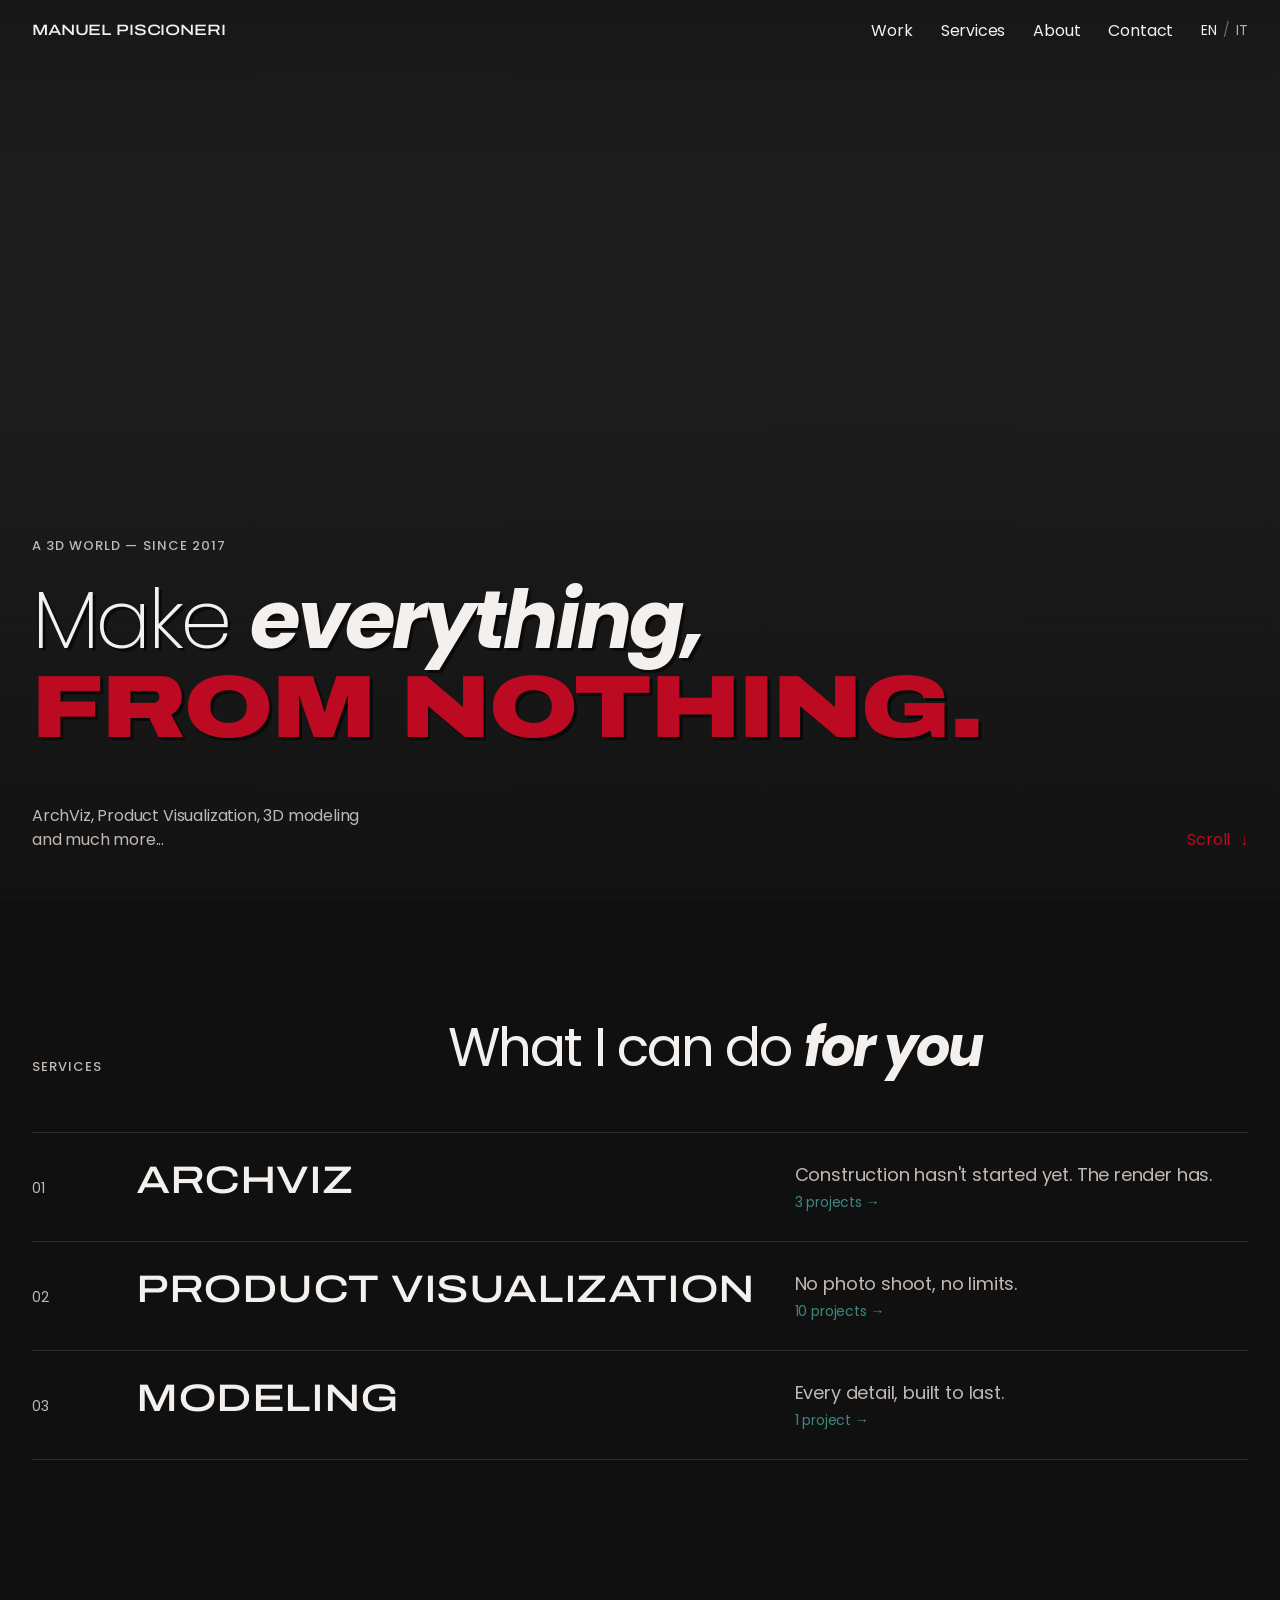
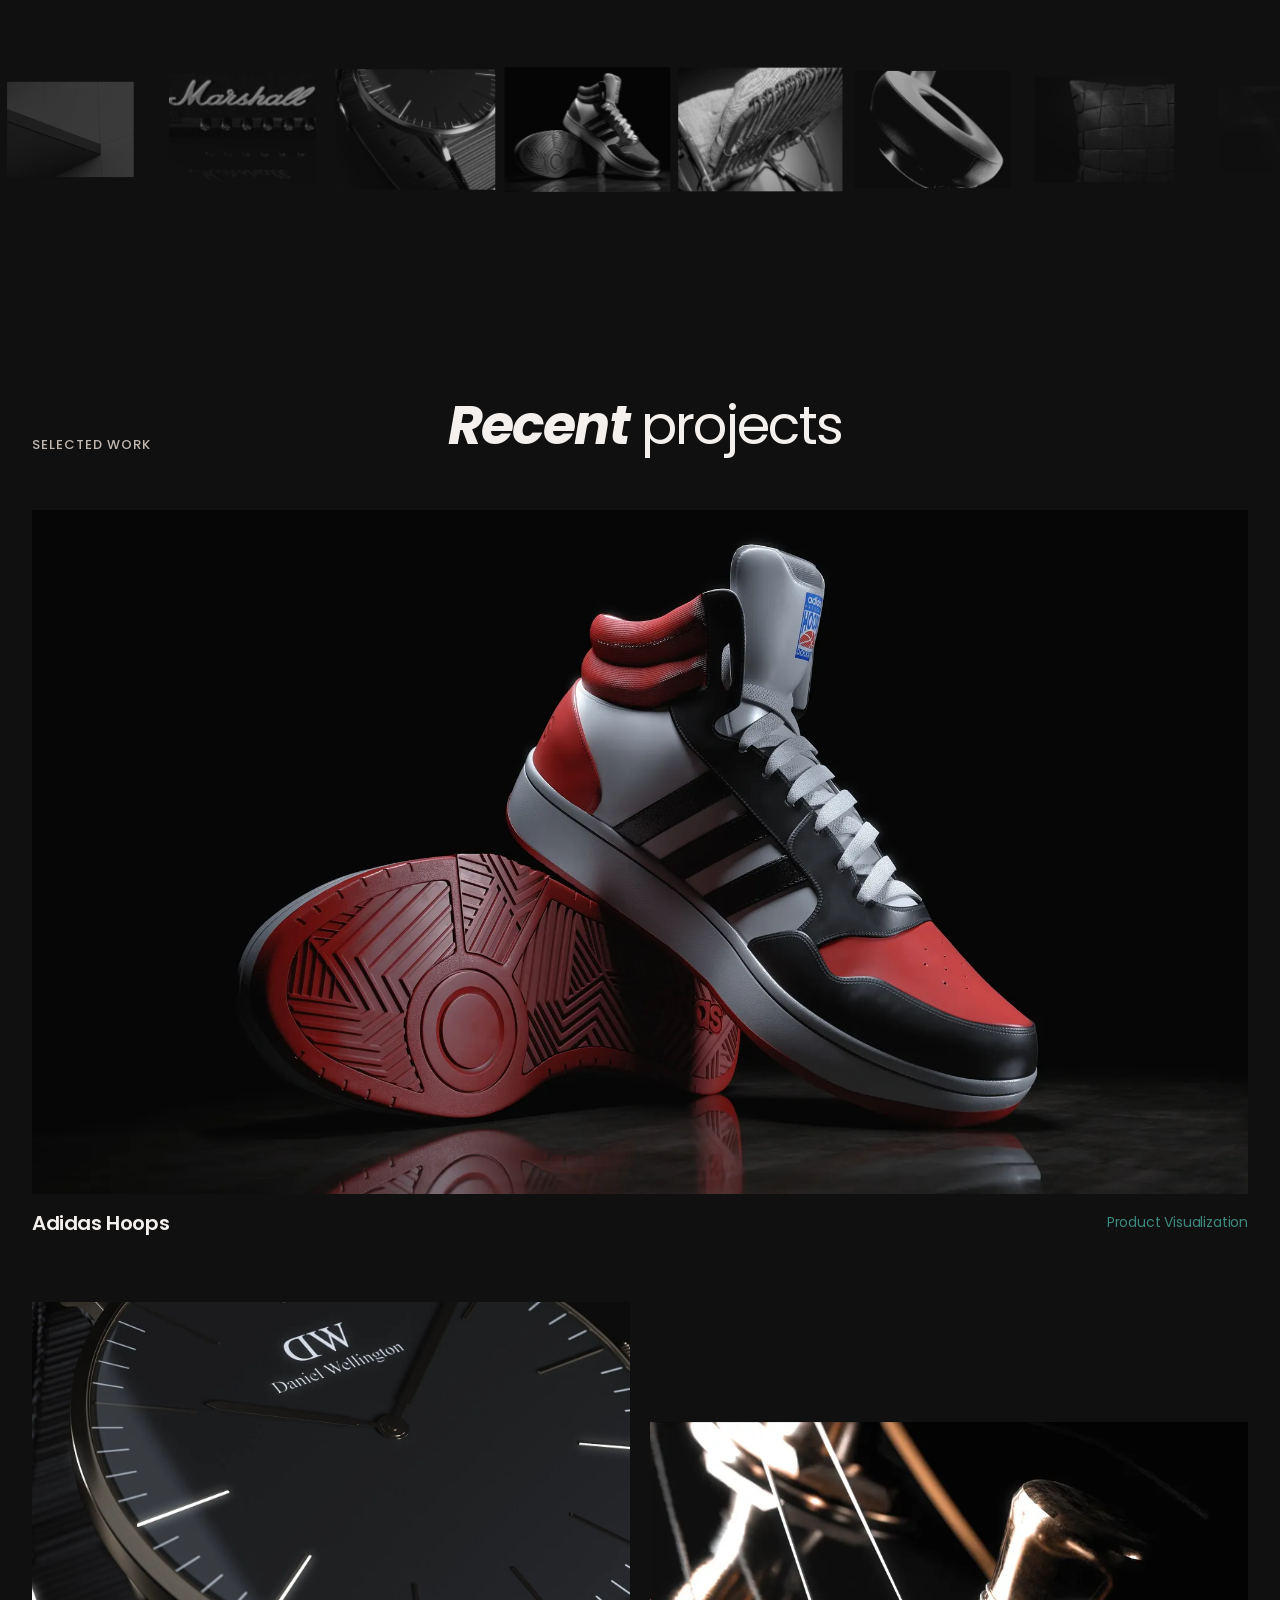
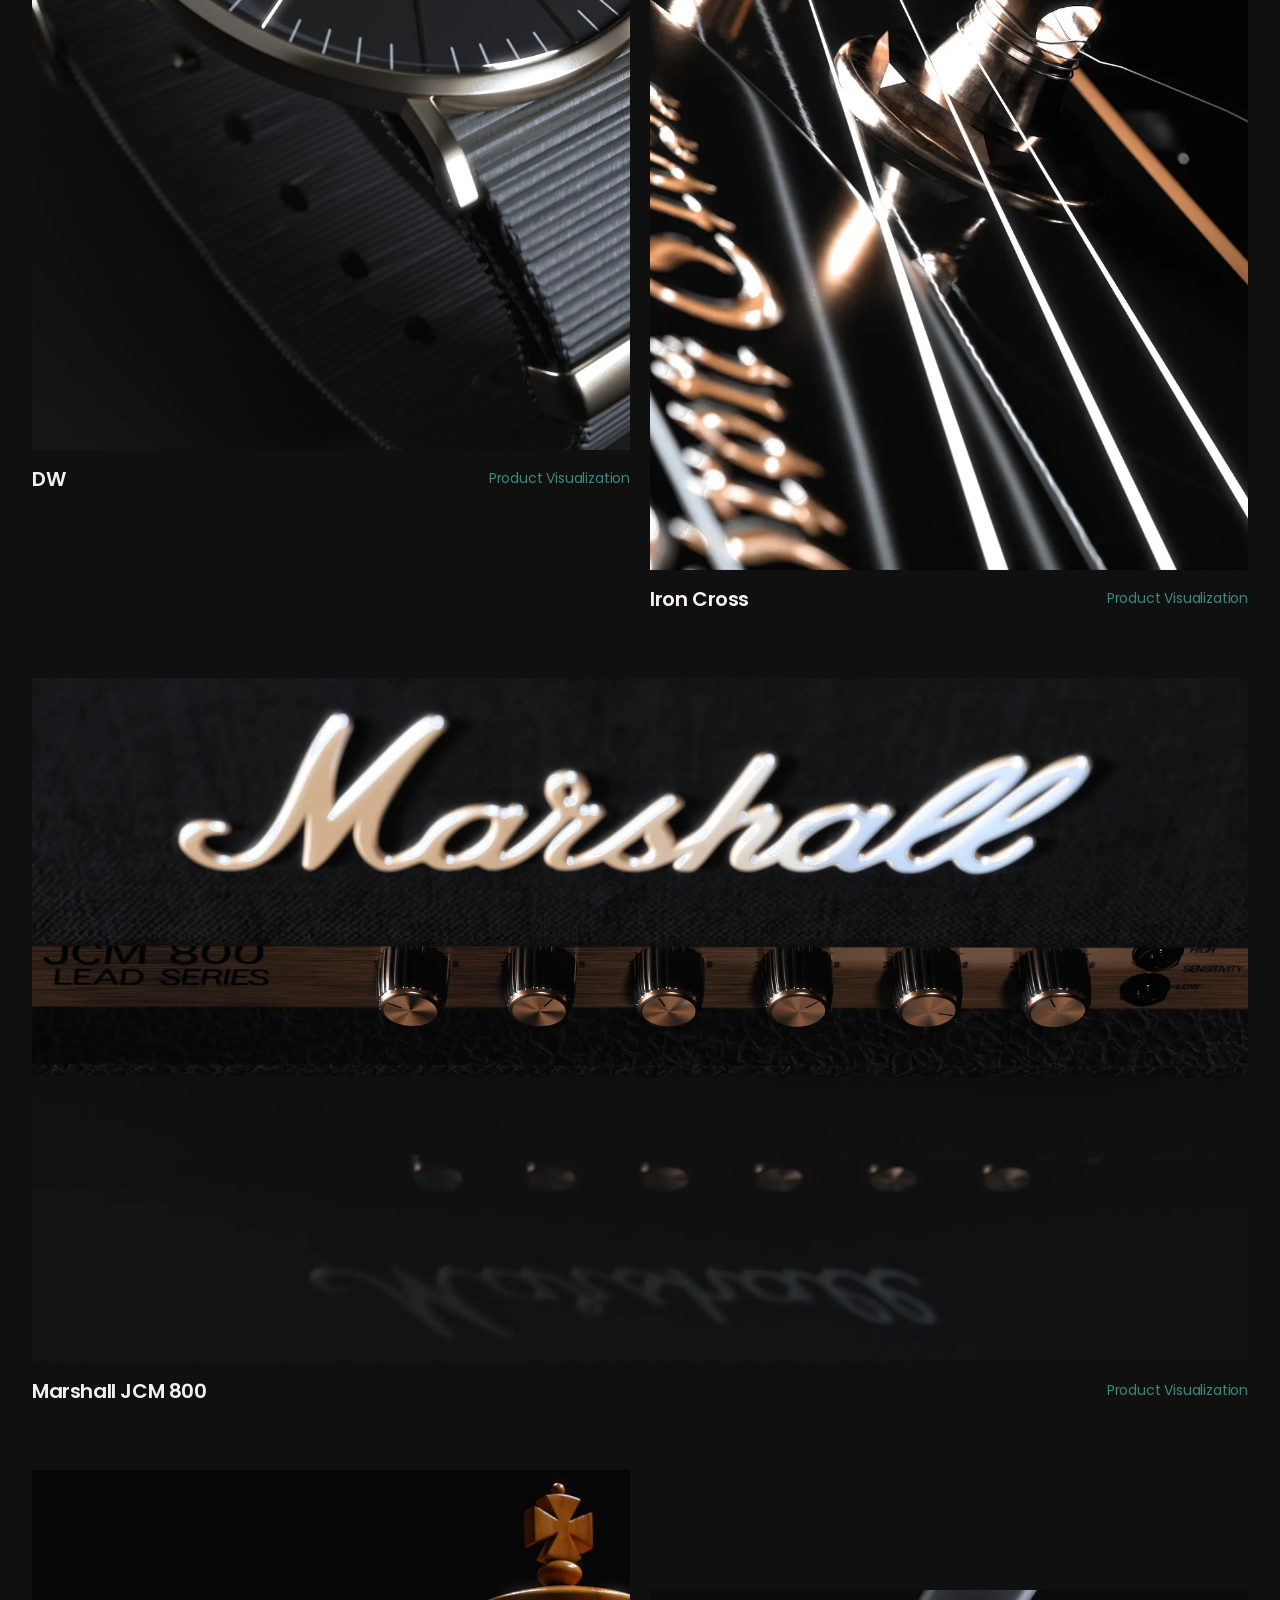
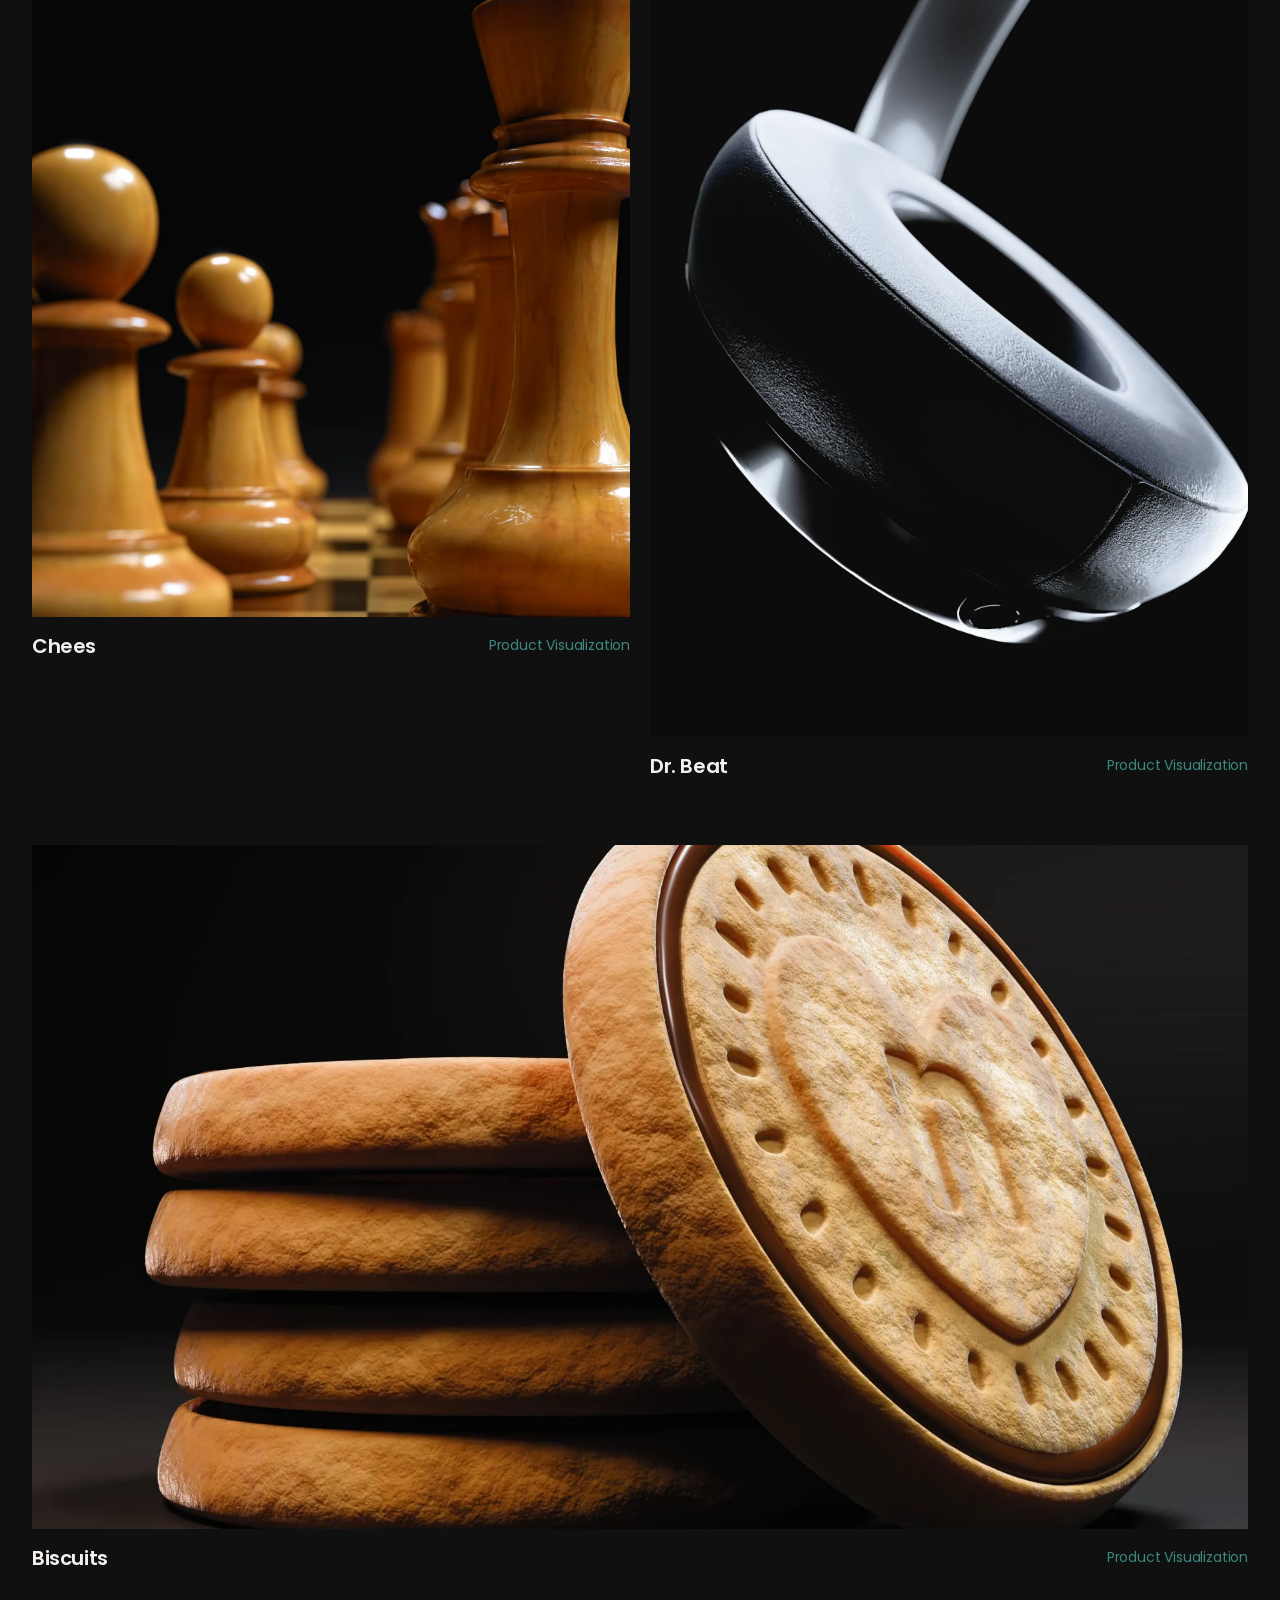
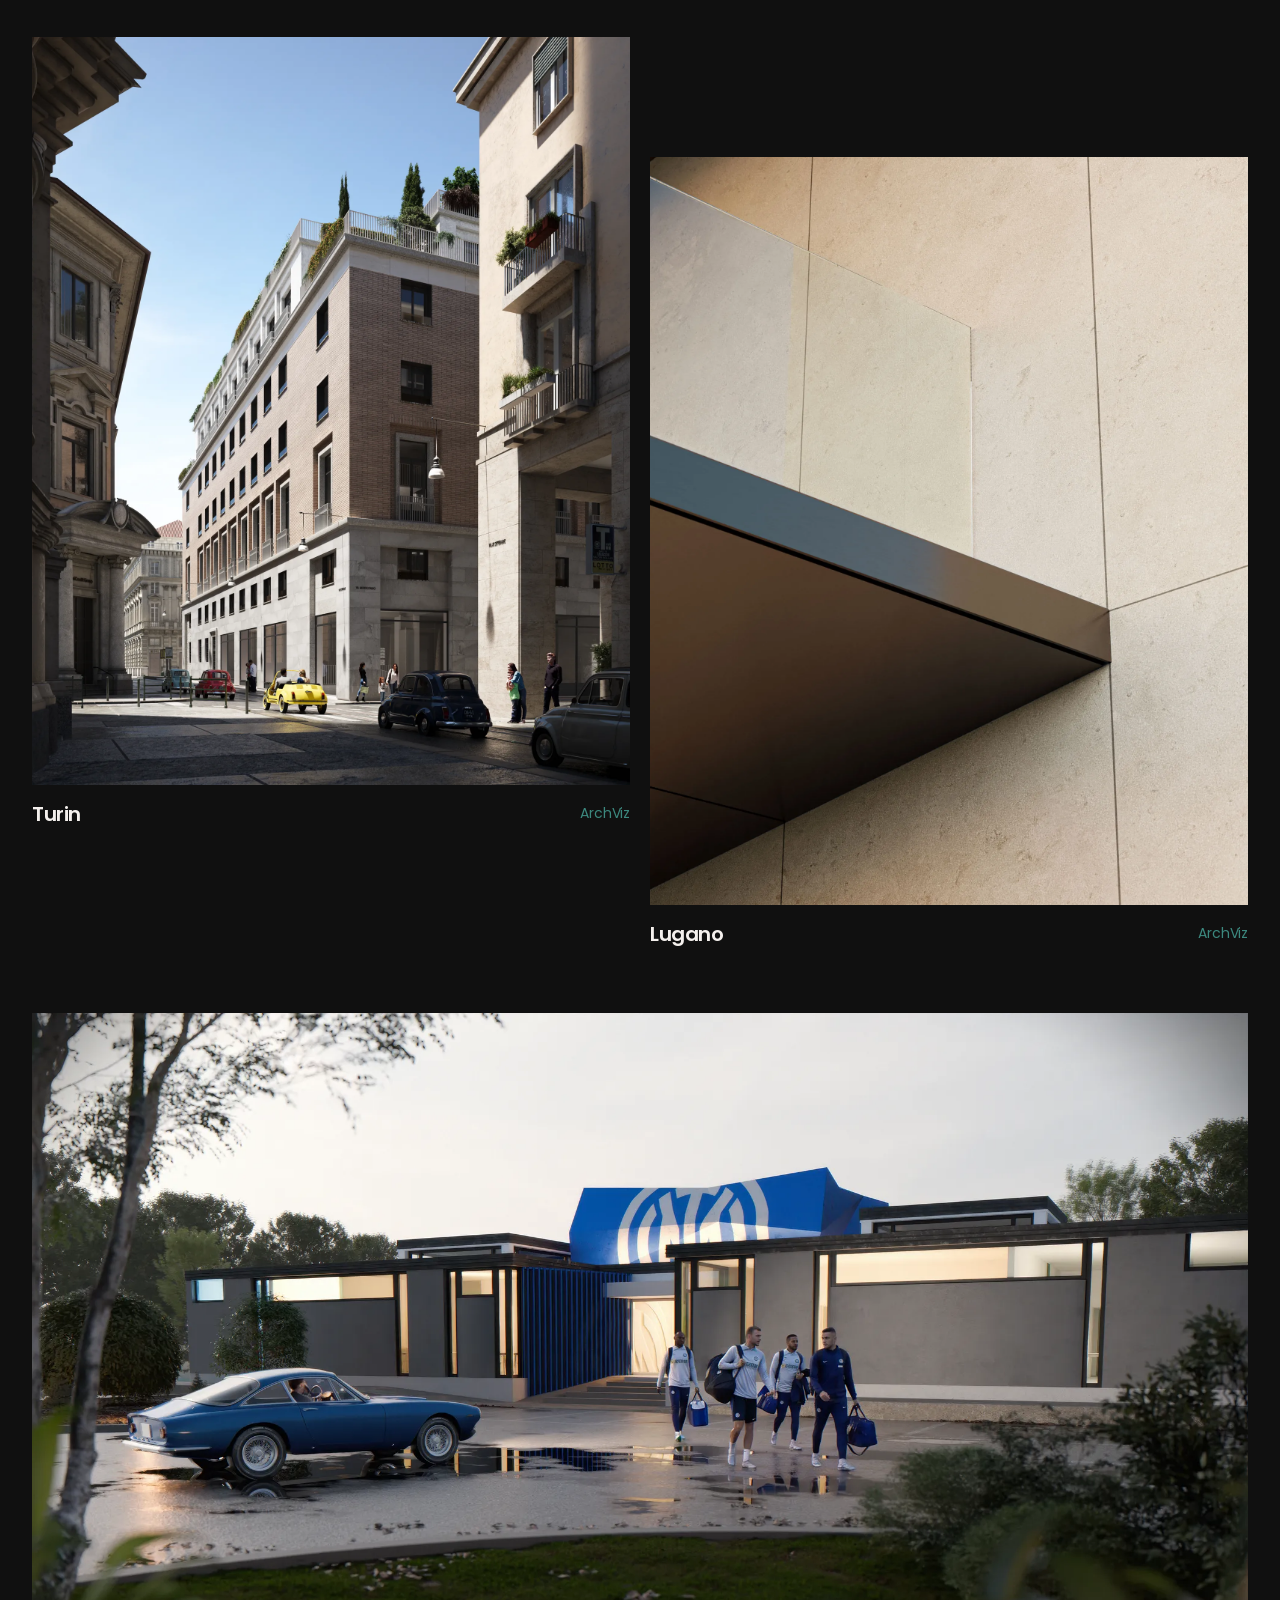
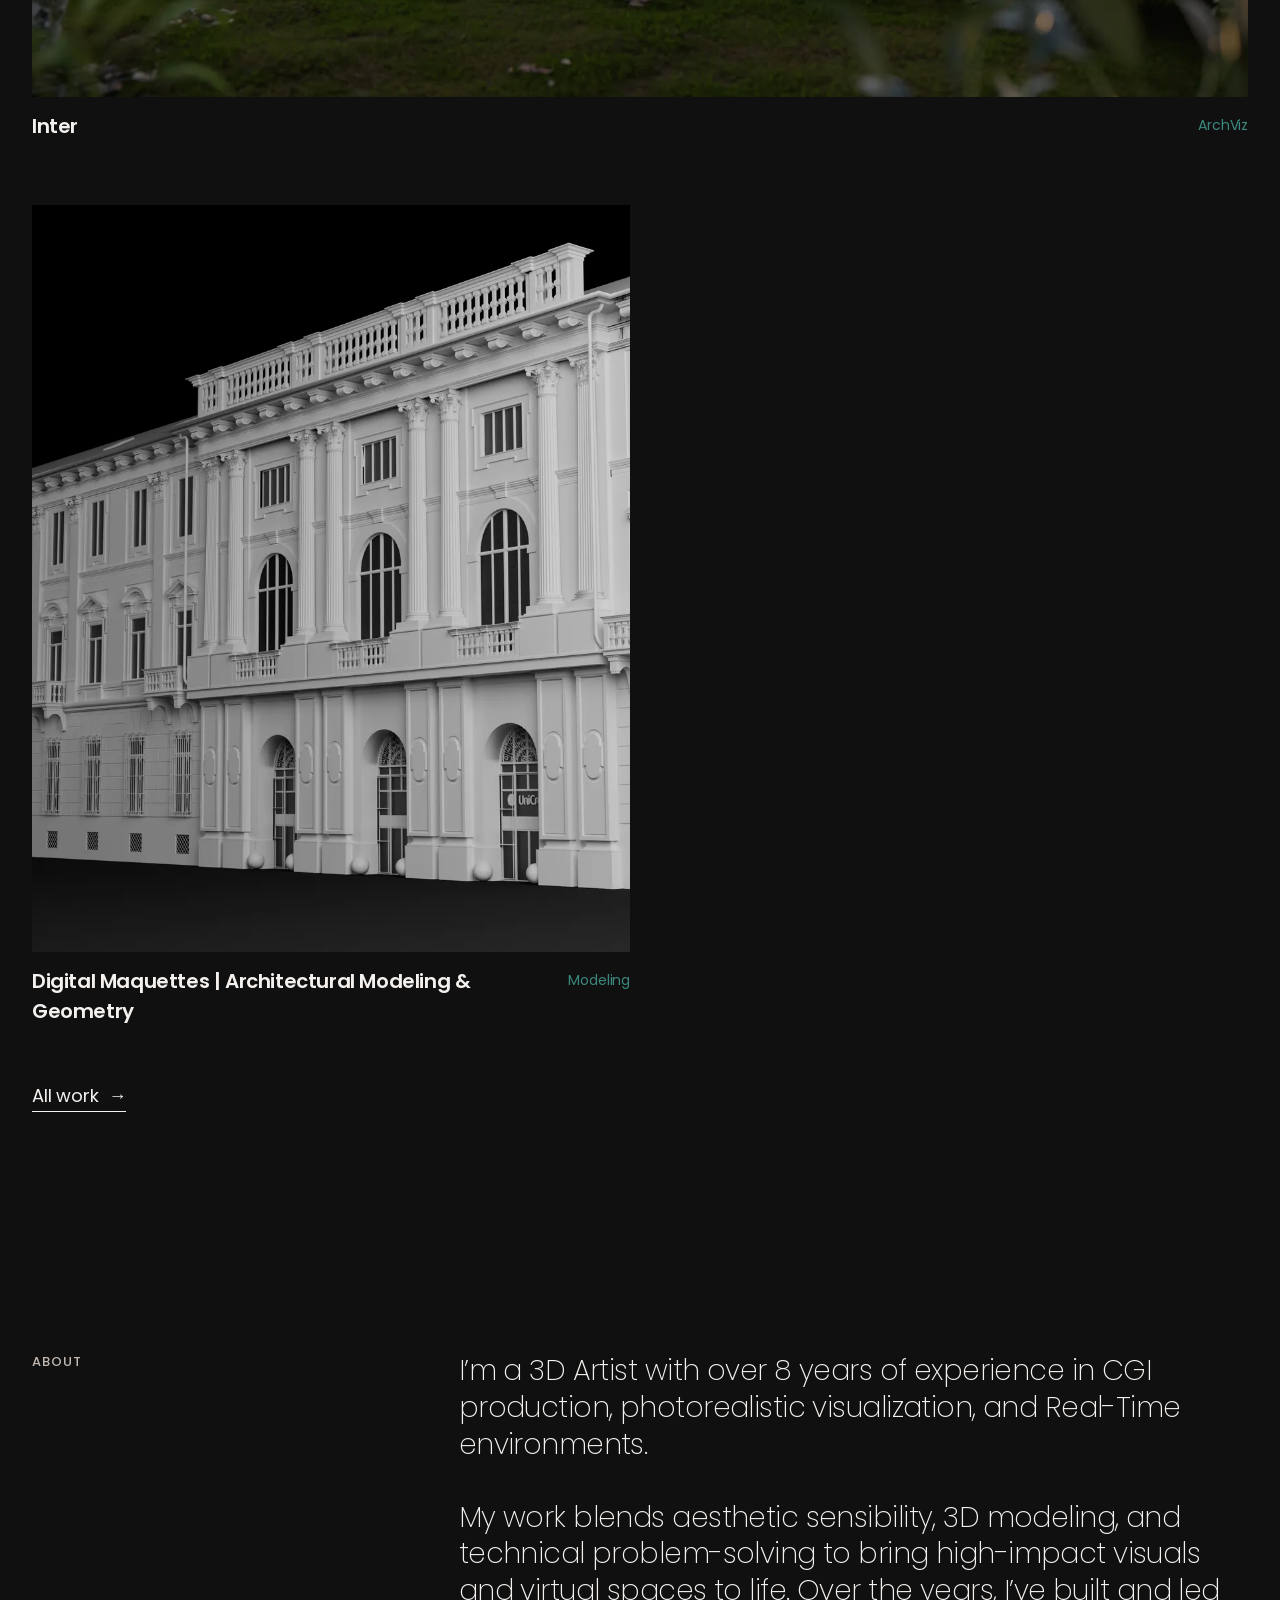
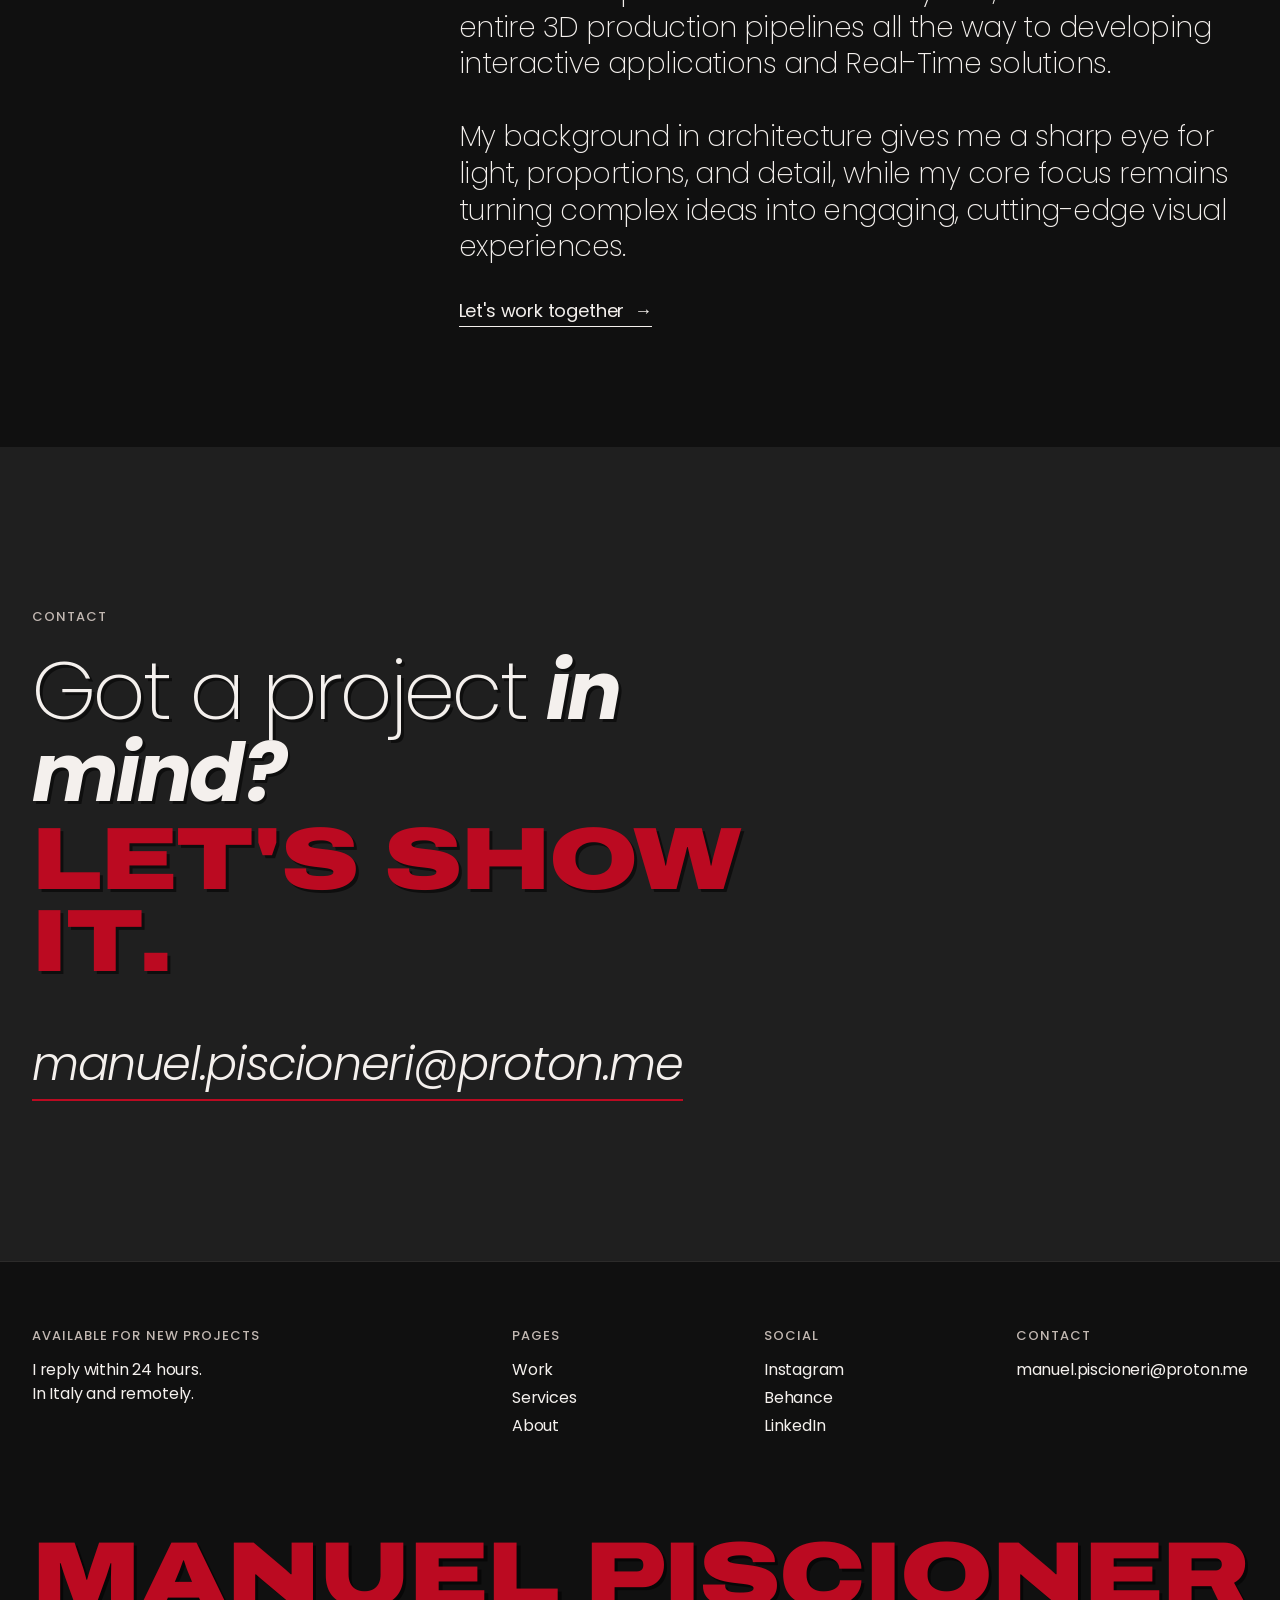
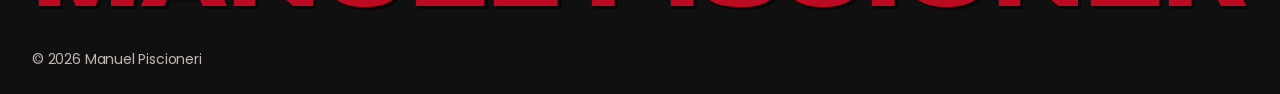
==== commit ab58a086: "cambio colori e font. Aggiustamenti vari" ====
--- a/index.html
+++ b/index.html
@@ -7,7 +7,6 @@
   <meta name="description" content="">
   <link rel="preconnect" href="https://fonts.googleapis.com">
   <link rel="preconnect" href="https://fonts.gstatic.com" crossorigin>
-  <link href="https://fonts.googleapis.com/css2?family=Inter+Tight:wght@400;500;600&display=swap" rel="stylesheet">
   <link rel="stylesheet" href="css/style.css">
 </head>
 <body data-pagina="home">
--- a/css/style.css
+++ b/css/style.css
@@ -15,7 +15,11 @@
   --line: rgba(194, 184, 178, 0.16);   /* linee di separazione */
   --accent: #BB0A21;       /* accento principale (Brick Red) */
   --accent-2: #3C887E;     /* accento secondario (Dark Cyan) */
-  --font: "Inter Tight", "Helvetica Neue", Helvetica, Arial, sans-serif;
+  /* Due famiglie: Poppins per i testi (normale / corsivo grassetto),
+     Archivo Expanded Black per i titoli grandi, tutto maiuscolo */
+  --font: "Poppins", "Helvetica Neue", Helvetica, Arial, sans-serif;
+  --font-display: "Archivo", "Arial Black", "Helvetica Neue", Arial, sans-serif;
+  --shadow-display: 0.035em 0.035em 0 rgba(0, 0, 0, 0.55);   /* ombra netta dei titoli */
   --pad: 20px;             /* margine laterale della pagina */
   --ease: cubic-bezier(0.22, 1, 0.36, 1);
 }
@@ -32,8 +36,8 @@
   color: var(--text);
   font-family: var(--font);
   font-size: 18px;
-  line-height: 1.45;
-  letter-spacing: -0.02em;
+  line-height: 1.5;
+  letter-spacing: -0.01em;
   -webkit-font-smoothing: antialiased;
 }
 
@@ -43,29 +47,64 @@
 
 .muted { color: var(--muted); }
 
-/* ----- Testi grandi ----- */
+/* ----- Testi grandi -----
+   Nei testi di sito.js:  *parola*  = corsivo grassetto (Poppins)
+                          **parola** = maiuscolo largo rosso (Archivo) */
+
+/* Stile "titolo largo": Archivo espanso, nerissimo, maiuscolo */
+.display strong,
+.title strong,
+.next-project .display,
+.footer-big,
+.row h3,
+.logo {
+  font-family: var(--font-display);
+  font-stretch: 125%;
+  font-weight: 900;
+  font-style: normal;
+  text-transform: uppercase;
+  letter-spacing: -0.01em;
+}
+
 .display {
-  font-size: clamp(2.6rem, 7.4vw, 7.5rem);
+  font-size: clamp(2.3rem, 6.4vw, 6.4rem);
+  font-weight: 400;
+  line-height: 1;
+  letter-spacing: -0.035em;
+  text-shadow: var(--shadow-display);
+}
+.display em,
+.title em,
+.lead em {
+  font-style: italic;
+  font-weight: 700;
+}
+.display strong {
+  display: block;
+  color: var(--accent);
+  font-size: min(1.08em, 8.6vw);   /* sui telefoni non esce dallo schermo */
+  line-height: 0.92;
+  margin-top: 0.06em;
+}
+.title {
+  font-size: clamp(1.9rem, 4.2vw, 3.8rem);
+  font-weight: 400;
+  line-height: 1.05;
+  letter-spacing: -0.035em;
+}
+.title strong { color: var(--accent); }
+.lead {
+  font-size: clamp(1.25rem, 2.2vw, 1.9rem);
+  font-weight: 400;
+  line-height: 1.3;
+  letter-spacing: -0.02em;
+}
+.label {
+  font-size: 13px;
   font-weight: 500;
-  line-height: 0.98;
-  letter-spacing: -0.045em;
-}
-.title {
-  font-size: clamp(2rem, 4.6vw, 4.2rem);
-  font-weight: 500;
-  line-height: 1.02;
-  letter-spacing: -0.04em;
-}
-.lead {
-  font-size: clamp(1.35rem, 2.4vw, 2.1rem);
-  font-weight: 400;
-  line-height: 1.18;
-  letter-spacing: -0.03em;
-}
-.label {
-  font-size: 14px;
+  text-transform: uppercase;
+  letter-spacing: 0.08em;
   color: var(--muted);
-  letter-spacing: 0;
 }
 
 /* ----- Intestazione ----- */
@@ -112,7 +151,7 @@
 .lang button:hover,
 .lang button[aria-pressed="true"] { color: var(--text); opacity: 1; }
 
-.logo { font-weight: 600; font-size: 18px; letter-spacing: -0.03em; }
+.logo { font-size: 15px; }
 .nav { display: flex; gap: 28px; font-size: 16px; }
 .nav a { position: relative; }
 .nav a::after {
@@ -148,7 +187,7 @@
   padding: 120px var(--pad) 48px;
 }
 .hero .label { margin-bottom: 24px; }
-.hero .display { max-width: 15ch; }
+.hero .display { max-width: 20ch; }
 .hero-foot {
   display: flex;
   justify-content: space-between;
@@ -222,6 +261,9 @@
   .intro { grid-template-columns: 1fr 2fr; }
 }
 .intro .lead { max-width: 30ch; }
+@media (min-width: 900px) {
+  .intro .lead { max-width: 75ch; }   /* su computer: quasi tutta la colonna di destra */
+}
 .intro .more { margin-top: 32px; }
 
 /* ----- Link con freccia ----- */
@@ -250,11 +292,11 @@
 .row .count { display: block; margin-top: 4px; font-size: 14px; color: var(--muted); }
 .row .num { font-size: 14px; color: var(--muted); }
 .row h3 {
-  font-size: clamp(1.7rem, 3.6vw, 3.2rem);
-  font-weight: 500;
-  line-height: 1.05;
-  letter-spacing: -0.04em;
-}
+  font-size: clamp(1.4rem, 3vw, 2.7rem);
+  line-height: 1;
+  transition: color 0.3s;
+}
+.row:hover h3 { color: var(--accent); }
 .row p { color: var(--muted); font-size: 18px; align-self: center; }
 @media (min-width: 900px) {
   .row { grid-template-columns: 80px 1.4fr 1fr; align-items: baseline; }
@@ -339,15 +381,48 @@
   pointer-events: none;
 }
 .card:hover .card-media img { transform: scale(1.04); }
+
+/* Copertine del carosello in bianco e nero, a colori al passaggio del mouse.
+   Togli questo blocco per averle sempre a colori. */
+.carousel-item > * {
+  filter: grayscale(1);
+  transition: filter 0.6s var(--ease);
+}
+.carousel-item:hover > *,
+.carousel-item:focus-visible > * { filter: grayscale(0); }
+/* Su telefono e tablet non c'è il passaggio del mouse: restano a colori */
+@media (hover: none) {
+  .carousel-item > * { filter: none; }
+}
 .card-info {
   display: flex;
   justify-content: space-between;
   gap: 16px;
   padding-top: 14px;
 }
-.card-info h3 { font-size: 20px; font-weight: 500; letter-spacing: -0.03em; }
+.card-info h3 { font-size: 20px; font-weight: 600; letter-spacing: -0.02em; }
 .card-info p { color: var(--muted); font-size: 18px; }
 .card-info .tag { color: var(--accent-2); font-size: 14px; white-space: nowrap; padding-top: 4px; }
+
+/* "Altri lavori" in fondo alla pagina progetto: card a metà grandezza */
+.work-grid.simili { grid-template-columns: 1fr 1fr; gap: 32px 12px; }
+@media (min-width: 900px) {
+  .work-grid.simili { grid-template-columns: repeat(4, 1fr); gap: 40px 16px; }
+}
+.work-grid.simili .card-info { flex-direction: column; gap: 4px; padding-top: 10px; }
+.work-grid.simili .card-info h3 { font-size: 16px; }
+.work-grid.simili .card-info p { font-size: 14px; }
+.work-grid.simili .card-info .tag { font-size: 12px; padding-top: 0; }
+/* in bianco e nero, a colori al passaggio del mouse */
+.work-grid.simili .card-media > * {
+  filter: grayscale(1);
+  transition: filter 0.6s var(--ease), transform 1.1s var(--ease);
+}
+.work-grid.simili .card:hover .card-media > *,
+.work-grid.simili .card:focus-visible .card-media > * { filter: grayscale(0); }
+@media (hover: none) {
+  .work-grid.simili .card-media > * { filter: none; }
+}
 
 /* Vista a elenco (pagina Lavori) */
 .toolbar {
@@ -398,9 +473,10 @@
 .cta-mail {
   display: inline-block;
   margin-top: 48px;
-  font-size: clamp(1.6rem, 4vw, 3.4rem);
-  font-weight: 500;
-  letter-spacing: -0.04em;
+  font-size: clamp(1.4rem, 3.6vw, 3rem);
+  font-weight: 400;
+  font-style: italic;
+  letter-spacing: -0.03em;
   border-bottom: 2px solid var(--accent);
   transition: color 0.3s;
 }
@@ -426,12 +502,12 @@
 .footer-grid a:hover { color: var(--accent-2); }
 .footer-big {
   margin-top: 96px;
-  font-size: clamp(2.5rem, 13vw, 14rem);
+  font-size: clamp(1.6rem, 7.2vw, 9rem);
   overflow: hidden;
-  font-weight: 500;
-  line-height: 0.85;
-  letter-spacing: -0.06em;
+  line-height: 0.9;
   white-space: nowrap;
+  color: var(--accent);
+  text-shadow: var(--shadow-display);
 }
 .footer-bottom {
   display: flex;
@@ -485,7 +561,7 @@
   border-top: 1px solid var(--line);
   transition: color 0.3s;
 }
-.next-project .display { display: block; margin-top: 16px; }
+.next-project .display { display: block; margin-top: 16px; font-size: clamp(1.8rem, 5vw, 4.6rem); line-height: 0.95; }
 .next-project:hover { color: var(--accent); }
 .images + .images { margin-top: 20px; }
 
